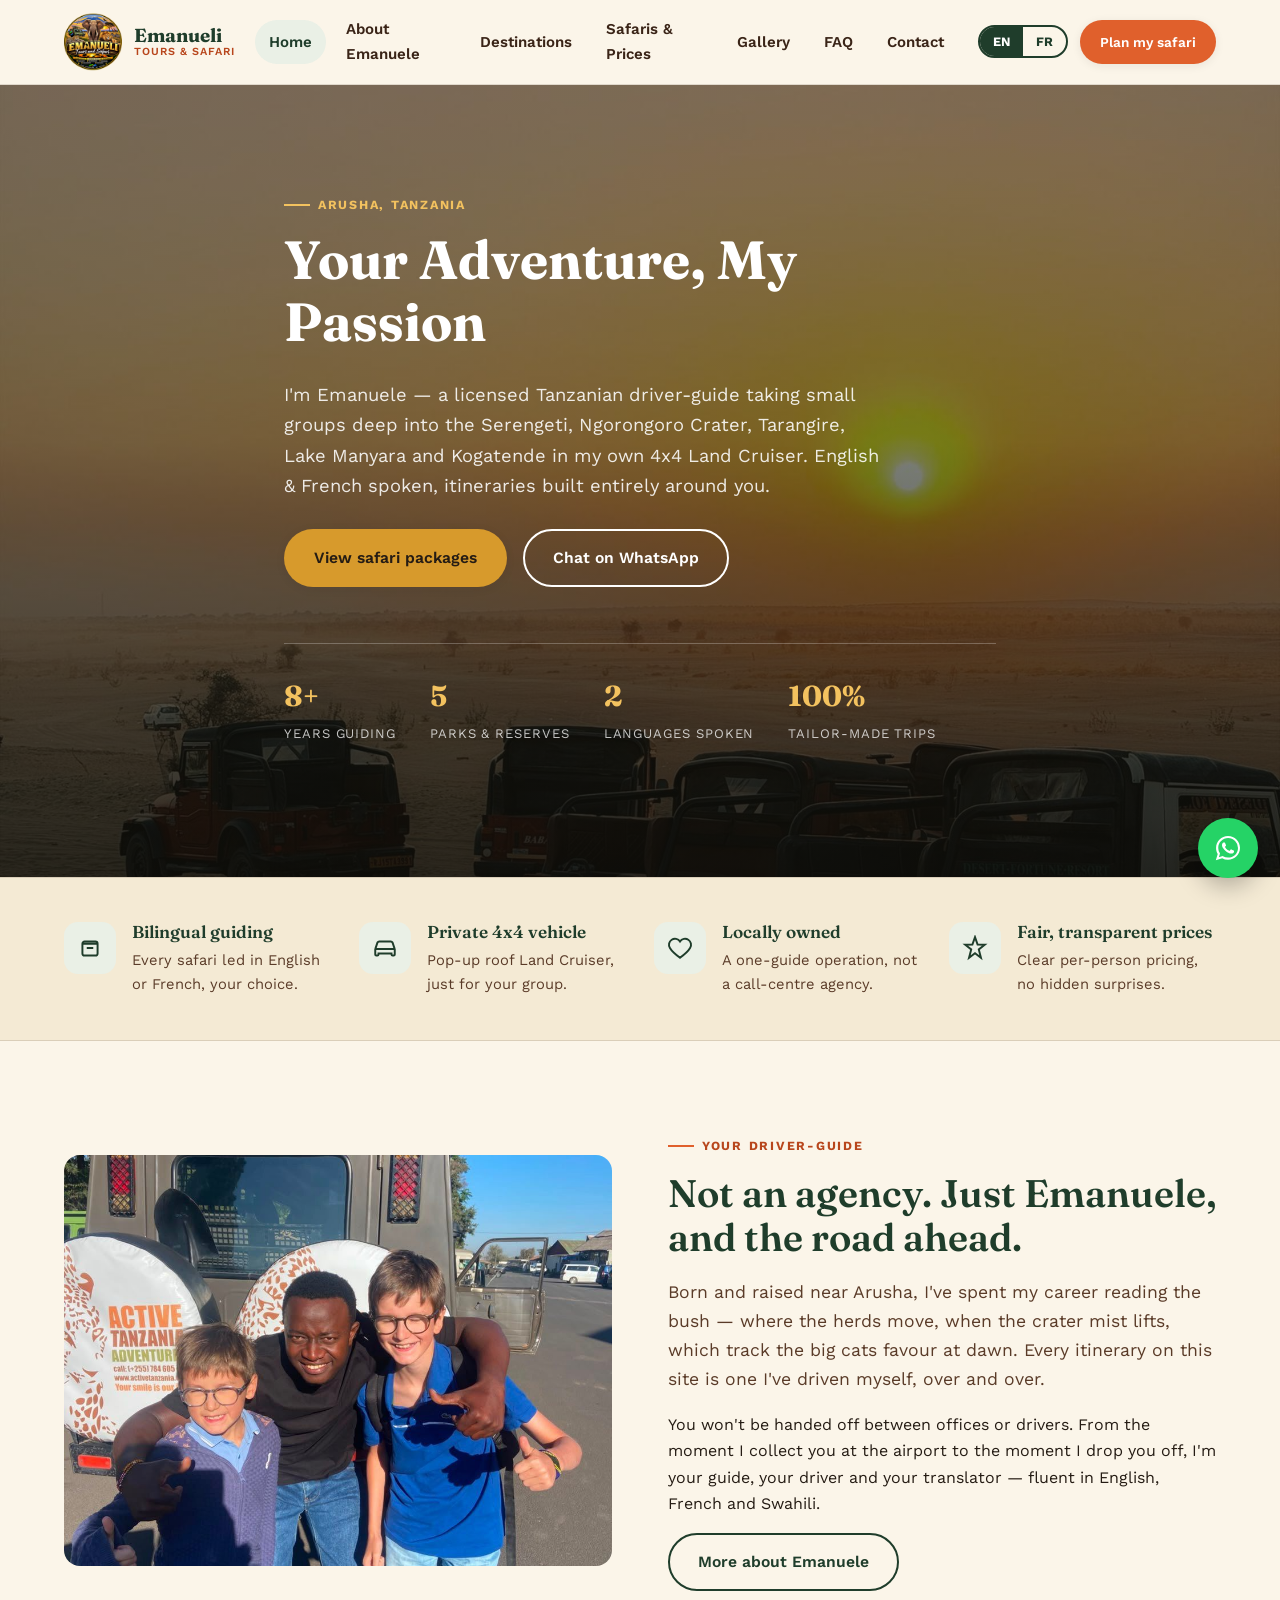
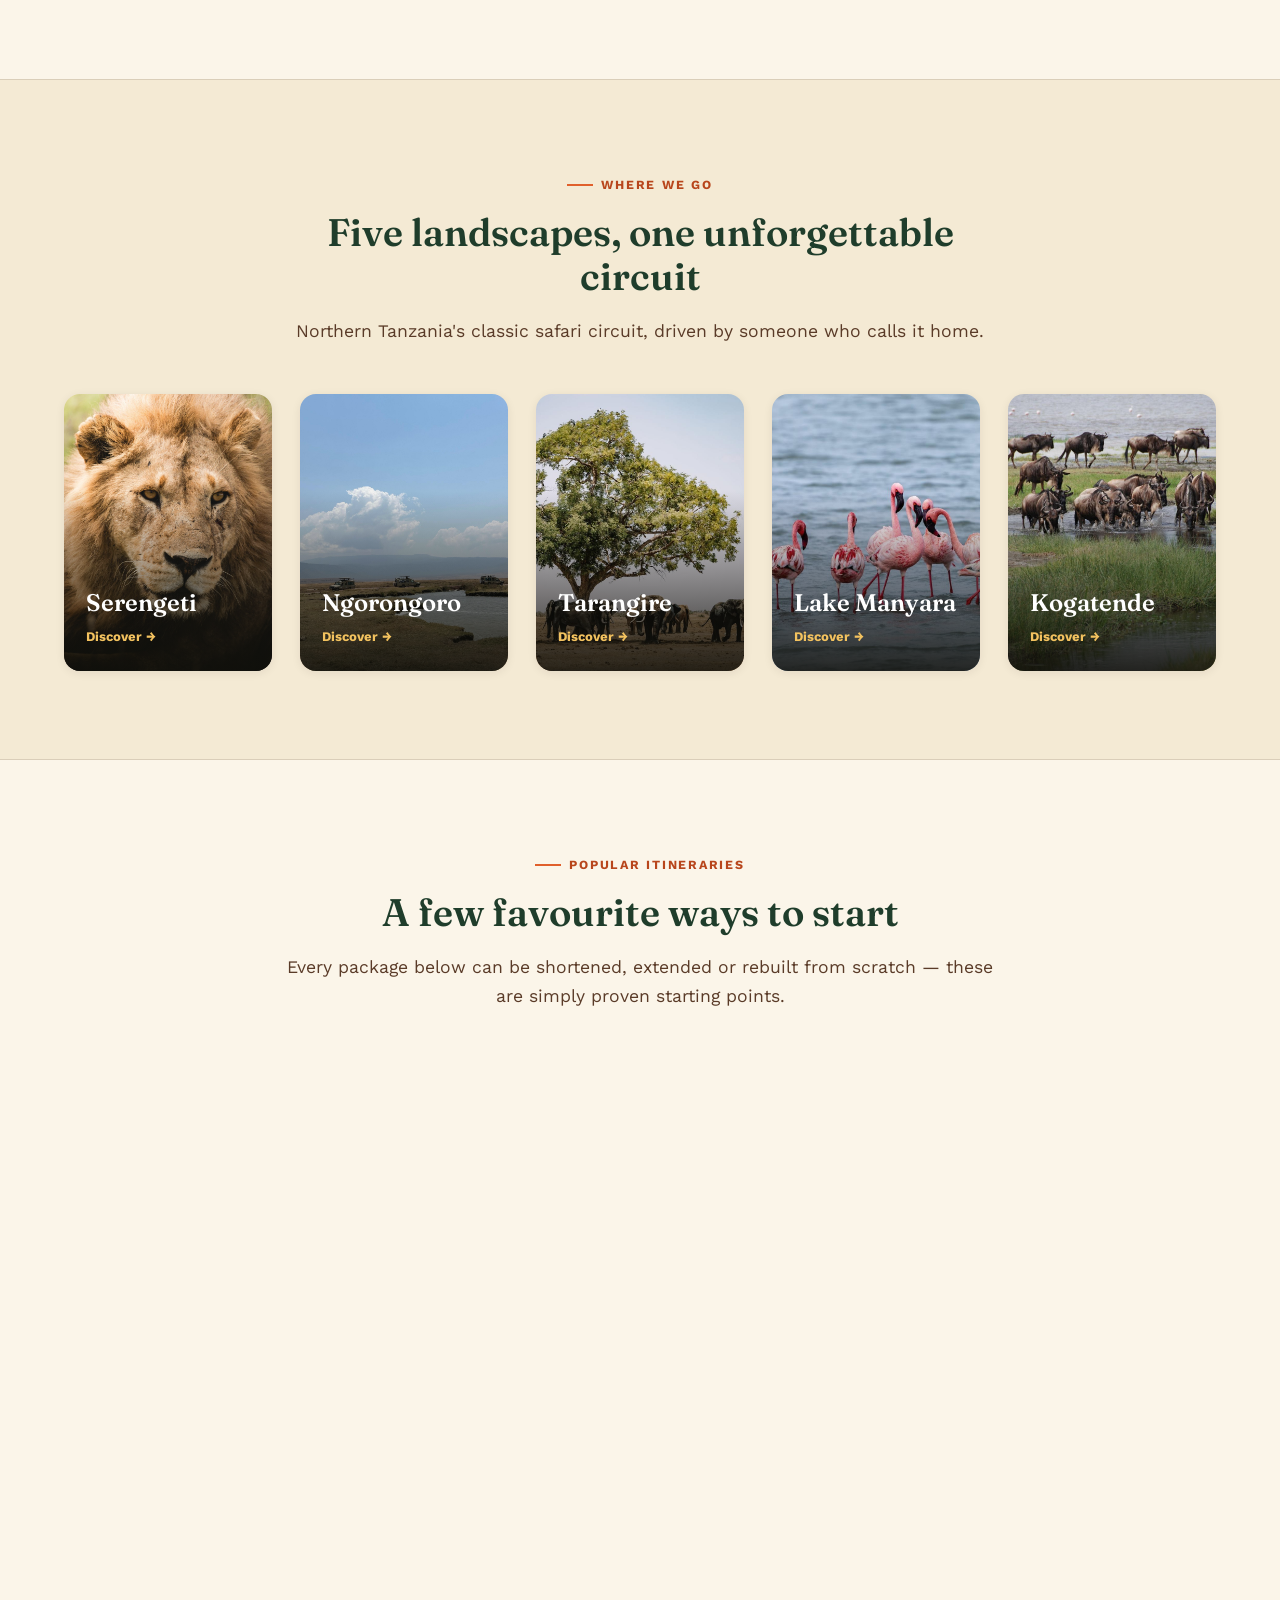
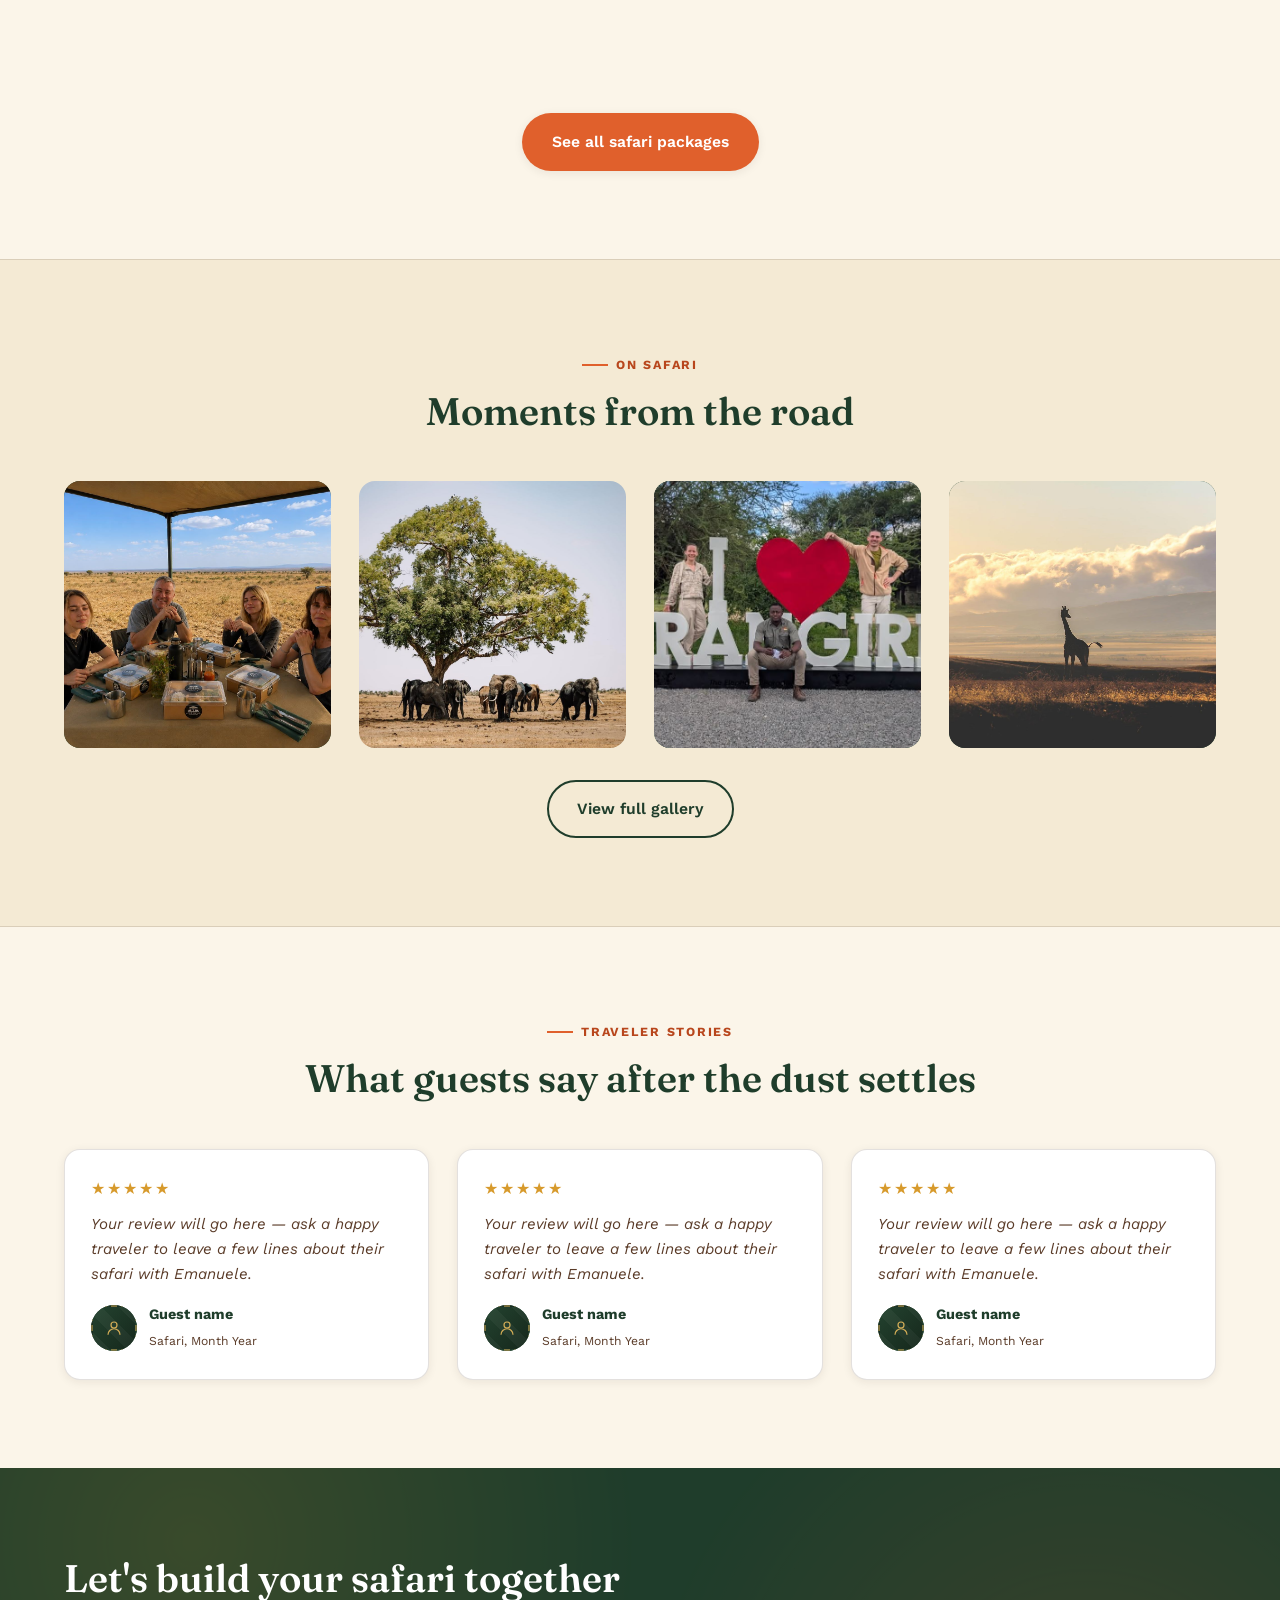
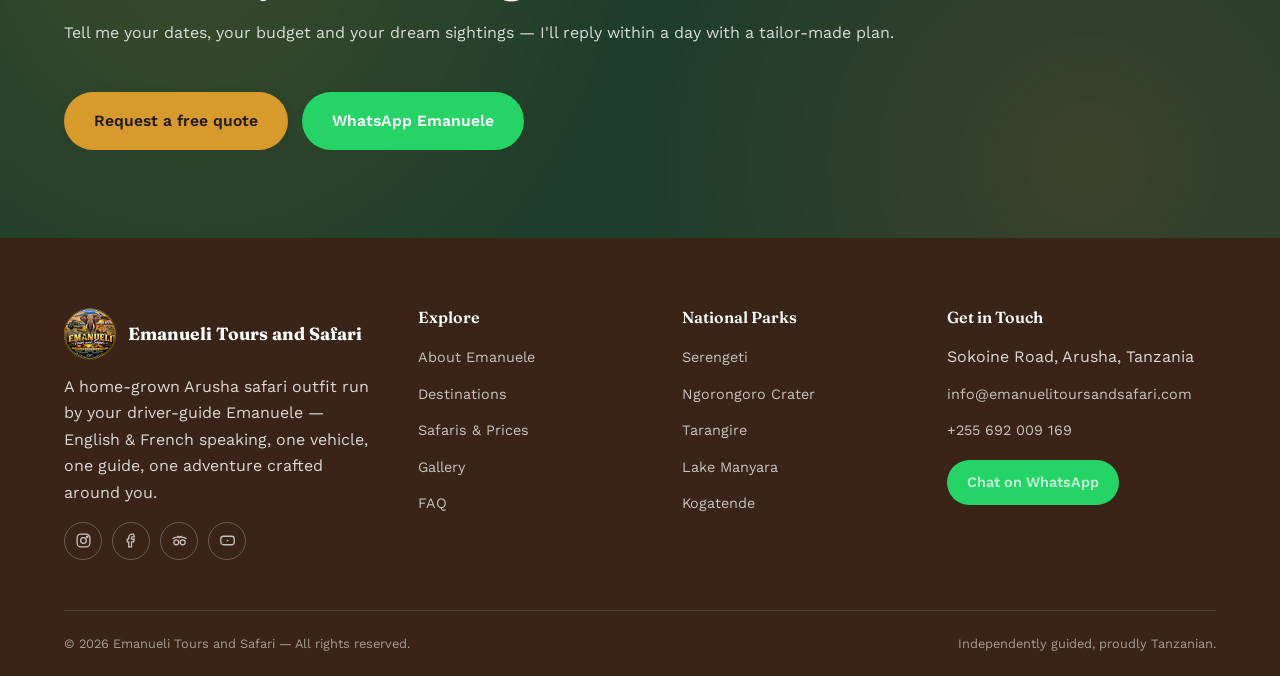
==== index.html @ a0837fa9 "Initial commit: Emanueli Tours and Safari website Bilingual (EN/FR) safari tour website — 8 pages, 7" ====
<!DOCTYPE html>
<html lang="en">
<head>
<meta charset="UTF-8">
<meta name="viewport" content="width=device-width, initial-scale=1.0">
<title>Emanueli Tours and Safari | Tanzania Safari Guide — Serengeti, Ngorongoro &amp; More</title>
<meta name="description" content="Private, English &amp; French-speaking safari guide based in Arusha, Tanzania. Tailor-made 4x4 game drives to the Serengeti, Ngorongoro Crater, Tarangire, Lake Manyara &amp; Kogatende. Plan your adventure with Emanuele.">
<link rel="canonical" href="https://www.emanuelitoursandsafari.com/">
<meta property="og:type" content="website">
<meta property="og:site_name" content="Emanueli Tours and Safari">
<meta property="og:title" content="Emanueli Tours and Safari | Your Adventure, My Passion">
<meta property="og:description" content="Private, bilingual (EN/FR) Tanzania safari guide. Tailor-made game drives to the Serengeti, Ngorongoro, Tarangire, Lake Manyara &amp; Kogatende.">
<meta property="og:image" content="assets/og-image.jpg">
<meta name="twitter:card" content="summary_large_image">
<link rel="icon" type="image/png" sizes="32x32" href="assets/favicon-32.png">
<link rel="icon" type="image/png" sizes="192x192" href="assets/favicon-192.png">
<link rel="apple-touch-icon" href="assets/apple-touch-icon.png">
<link rel="preconnect" href="https://fonts.googleapis.com">
<link rel="preconnect" href="https://fonts.gstatic.com" crossorigin>
<link href="https://fonts.googleapis.com/css2?family=Fraunces:opsz,wght@9..144,400;9..144,500;9..144,600;9..144,700&family=Work+Sans:wght@400;500;600;700&display=swap" rel="stylesheet">
<link rel="stylesheet" href="css/style.css">
</head>
<body data-title-en="Emanueli Tours and Safari | Tanzania Safari Guide" data-title-fr="Emanueli Tours and Safari | Guide de Safari en Tanzanie">

<div id="site-header"></div>

<!-- ============ HERO ============ -->
<section class="hero">
  <div class="hero__bg">
    <div class="photo-slot">
      <img src="assets/images/hero/safari-jeep-sunset.jpg" alt="Safari 4x4 vehicles crossing the Tanzanian savanna at sunset" loading="eager">
      <div class="photo-slot__placeholder">
        <svg viewBox="0 0 24 24" fill="none" stroke="currentColor" stroke-width="1.6"><rect x="3" y="3" width="18" height="18" rx="2"/><circle cx="8.5" cy="8.5" r="1.5"/><path d="M21 15l-5-5L5 21"/></svg>
        <strong>Hero photo / video</strong>
        <span>assets/images/hero/safari-jeep-sunset.jpg</span>
      </div>
    </div>
  </div>
  <div class="hero__scrim"></div>
  <div class="container hero__content">
    <span class="eyebrow" data-i18n="home.hero.eyebrow">Arusha, Tanzania</span>
    <h1 data-i18n="home.hero.title">Your Adventure, My Passion</h1>
    <p class="lede" data-i18n="home.hero.lede">
      I'm Emanuele — a licensed Tanzanian driver-guide taking small groups deep into the Serengeti,
      Ngorongoro Crater, Tarangire, Lake Manyara and Kogatende in my own 4x4 Land Cruiser. English
      &amp; French spoken, itineraries built entirely around you.
    </p>
    <div class="hero__cta">
      <a href="tours.html" class="btn btn-gold" data-i18n="home.hero.ctaPrimary">View safari packages</a>
      <a href="#" class="btn btn-outline on-dark" data-wa data-i18n="home.hero.ctaWhatsapp">Chat on WhatsApp</a>
    </div>
    <div class="hero__stats">
      <div class="hero__stat"><b>8+</b><span data-i18n="home.hero.stat1">Years guiding</span></div>
      <div class="hero__stat"><b>5</b><span data-i18n="home.hero.stat2">Parks &amp; reserves</span></div>
      <div class="hero__stat"><b>2</b><span data-i18n="home.hero.stat3">Languages spoken</span></div>
      <div class="hero__stat"><b>100%</b><span data-i18n="home.hero.stat4">Tailor-made trips</span></div>
    </div>
  </div>
</section>

<!-- ============ TRUST STRIP ============ -->
<section class="stripe" style="padding:44px 0;">
  <div class="container grid grid-4">
    <div class="feature reveal">
      <div class="feature__icon"><svg viewBox="0 0 24 24" fill="none" stroke="currentColor" stroke-width="1.8"><path d="M5 8h14M5 8a2 2 0 0 1 2-2h10a2 2 0 0 1 2 2M5 8v9a2 2 0 0 0 2 2h10a2 2 0 0 0 2-2V8M9 12h6"/></svg></div>
      <div><h3 data-i18n="home.trust.t1">Bilingual guiding</h3><p data-i18n="home.trust.d1">Every safari led in English or French, your choice.</p></div>
    </div>
    <div class="feature reveal">
      <div class="feature__icon"><svg viewBox="0 0 24 24" fill="none" stroke="currentColor" stroke-width="1.8"><path d="M3 13l2-6a2 2 0 0 1 2-1h10a2 2 0 0 1 2 1l2 6M3 13v5a1 1 0 0 0 1 1h1a1 1 0 0 0 1-1v-1h12v1a1 1 0 0 0 1 1h1a1 1 0 0 0 1-1v-5M3 13h18M6.5 16.5h.01M17.5 16.5h.01"/></svg></div>
      <div><h3 data-i18n="home.trust.t2">Private 4x4 vehicle</h3><p data-i18n="home.trust.d2">Pop-up roof Land Cruiser, just for your group.</p></div>
    </div>
    <div class="feature reveal">
      <div class="feature__icon"><svg viewBox="0 0 24 24" fill="none" stroke="currentColor" stroke-width="1.8"><path d="M12 21s-7-5.1-9.3-9A5.5 5.5 0 0 1 12 6a5.5 5.5 0 0 1 9.3 6c-2.3 3.9-9.3 9-9.3 9z"/></svg></div>
      <div><h3 data-i18n="home.trust.t3">Locally owned</h3><p data-i18n="home.trust.d3">A one-guide operation, not a call-centre agency.</p></div>
    </div>
    <div class="feature reveal">
      <div class="feature__icon"><svg viewBox="0 0 24 24" fill="none" stroke="currentColor" stroke-width="1.8"><path d="M12 2l2.4 6.9L21 9l-5.5 4.3L17.5 21 12 16.9 6.5 21l2-7.7L3 9l6.6-.1z"/></svg></div>
      <div><h3 data-i18n="home.trust.t4">Fair, transparent prices</h3><p data-i18n="home.trust.d4">Clear per-person pricing, no hidden surprises.</p></div>
    </div>
  </div>
</section>

<!-- ============ MEET YOUR GUIDE ============ -->
<section>
  <div class="container grid grid-2" style="align-items:center; gap:56px;">
    <div class="reveal">
      <div class="photo-slot photo-slot--ratio-4-3">
        <img src="assets/images/clients/kids-with-guide-vehicle.jpg" alt="Emanuele with young travelers in front of the safari Land Cruiser">
        <div class="photo-slot__placeholder">
          <svg viewBox="0 0 24 24" fill="none" stroke="currentColor" stroke-width="1.6"><circle cx="12" cy="8" r="4"/><path d="M4 21c0-4.4 3.6-8 8-8s8 3.6 8 8"/></svg>
          <strong>Emanuele portrait</strong>
          <span>assets/images/clients/kids-with-guide-vehicle.jpg</span>
        </div>
      </div>
    </div>
    <div class="reveal">
      <span class="eyebrow" data-i18n="home.guide.eyebrow">Your driver-guide</span>
      <h2 data-i18n="home.guide.title">Not an agency. Just Emanuele, and the road ahead.</h2>
      <p class="lede" data-i18n="home.guide.p1">
        Born and raised near Arusha, I've spent my career reading the bush — where the herds move,
        when the crater mist lifts, which track the big cats favour at dawn. Every itinerary on this
        site is one I've driven myself, over and over.
      </p>
      <p data-i18n="home.guide.p2">
        You won't be handed off between offices or drivers. From the moment I collect you at the
        airport to the moment I drop you off, I'm your guide, your driver and your translator —
        fluent in English, French and Swahili.
      </p>
      <a href="about.html" class="btn btn-outline" data-i18n="home.guide.cta">More about Emanuele</a>
    </div>
  </div>
</section>

<!-- ============ DESTINATIONS ============ -->
<section class="stripe">
  <div class="container">
    <div class="section-head center reveal">
      <span class="eyebrow" data-i18n="home.dest.eyebrow">Where we go</span>
      <h2 data-i18n="home.dest.title">Five landscapes, one unforgettable circuit</h2>
      <p class="lede" data-i18n="home.dest.lede">Northern Tanzania's classic safari circuit, driven by someone who calls it home.</p>
    </div>
    <div class="grid grid-5">
      <a href="destinations.html#serengeti" class="dest-card reveal">
        <div class="photo-slot photo-slot--ratio-3-4"><img src="assets/images/wildlife/lion-serengeti.jpg" alt="Lion resting in the Serengeti savanna"><div class="photo-slot__placeholder"><svg viewBox="0 0 24 24" fill="none" stroke="currentColor" stroke-width="1.6"><rect x="3" y="3" width="18" height="18" rx="2"/><circle cx="8.5" cy="8.5" r="1.5"/><path d="M21 15l-5-5L5 21"/></svg><strong>Serengeti</strong></div></div>
        <div class="dest-card__scrim"></div>
        <div class="dest-card__body"><h3 data-i18n="parks.serengeti">Serengeti</h3><span class="dest-card__link" data-i18n="home.dest.link">Discover →</span></div>
      </a>
      <a href="destinations.html#ngorongoro" class="dest-card reveal">
        <div class="photo-slot photo-slot--ratio-3-4"><img src="assets/images/destinations/ngorongoro-crater-jeeps.jpg" alt="Safari jeeps inside the Ngorongoro Crater"><div class="photo-slot__placeholder"><svg viewBox="0 0 24 24" fill="none" stroke="currentColor" stroke-width="1.6"><rect x="3" y="3" width="18" height="18" rx="2"/><circle cx="8.5" cy="8.5" r="1.5"/><path d="M21 15l-5-5L5 21"/></svg><strong>Ngorongoro</strong></div></div>
        <div class="dest-card__scrim"></div>
        <div class="dest-card__body"><h3 data-i18n="parks.ngorongoro">Ngorongoro</h3><span class="dest-card__link" data-i18n="home.dest.link">Discover →</span></div>
      </a>
      <a href="destinations.html#tarangire" class="dest-card reveal">
        <div class="photo-slot photo-slot--ratio-3-4"><img src="assets/images/wildlife/elephants-tarangire.jpg" alt="Elephant herd in Tarangire National Park"><div class="photo-slot__placeholder"><svg viewBox="0 0 24 24" fill="none" stroke="currentColor" stroke-width="1.6"><rect x="3" y="3" width="18" height="18" rx="2"/><circle cx="8.5" cy="8.5" r="1.5"/><path d="M21 15l-5-5L5 21"/></svg><strong>Tarangire</strong></div></div>
        <div class="dest-card__scrim"></div>
        <div class="dest-card__body"><h3 data-i18n="parks.tarangire">Tarangire</h3><span class="dest-card__link" data-i18n="home.dest.link">Discover →</span></div>
      </a>
      <a href="destinations.html#manyara" class="dest-card reveal">
        <div class="photo-slot photo-slot--ratio-3-4"><img src="assets/images/wildlife/flamingos-lake-manyara.jpg" alt="Flamingos on Lake Manyara"><div class="photo-slot__placeholder"><svg viewBox="0 0 24 24" fill="none" stroke="currentColor" stroke-width="1.6"><rect x="3" y="3" width="18" height="18" rx="2"/><circle cx="8.5" cy="8.5" r="1.5"/><path d="M21 15l-5-5L5 21"/></svg><strong>Lake Manyara</strong></div></div>
        <div class="dest-card__scrim"></div>
        <div class="dest-card__body"><h3 data-i18n="parks.manyara">Lake Manyara</h3><span class="dest-card__link" data-i18n="home.dest.link">Discover →</span></div>
      </a>
      <a href="destinations.html#kogatende" class="dest-card reveal">
        <div class="photo-slot photo-slot--ratio-3-4"><img src="assets/images/wildlife/wildebeest-river-crossing.jpg" alt="Wildebeest crossing the Mara River near Kogatende"><div class="photo-slot__placeholder"><svg viewBox="0 0 24 24" fill="none" stroke="currentColor" stroke-width="1.6"><rect x="3" y="3" width="18" height="18" rx="2"/><circle cx="8.5" cy="8.5" r="1.5"/><path d="M21 15l-5-5L5 21"/></svg><strong>Kogatende</strong></div></div>
        <div class="dest-card__scrim"></div>
        <div class="dest-card__body"><h3 data-i18n="parks.kogatende">Kogatende</h3><span class="dest-card__link" data-i18n="home.dest.link">Discover →</span></div>
      </a>
    </div>
  </div>
</section>

<!-- ============ FEATURED SAFARIS ============ -->
<section>
  <div class="container">
    <div class="section-head center reveal">
      <span class="eyebrow" data-i18n="home.tours.eyebrow">Popular itineraries</span>
      <h2 data-i18n="home.tours.title">A few favourite ways to start</h2>
      <p class="lede" data-i18n="home.tours.lede">Every package below can be shortened, extended or rebuilt from scratch — these are simply proven starting points.</p>
    </div>
    <div class="grid grid-3">
      <div class="card reveal">
        <div class="photo-slot photo-slot--ratio-4-3"><img src="assets/images/destinations/ngorongoro-grassland.jpg" alt="Zebras and antelope grazing near the Ngorongoro highlands"><div class="photo-slot__placeholder"><svg viewBox="0 0 24 24" fill="none" stroke="currentColor" stroke-width="1.6"><rect x="3" y="3" width="18" height="18" rx="2"/><circle cx="8.5" cy="8.5" r="1.5"/><path d="M21 15l-5-5L5 21"/></svg><strong>Ngorongoro Discovery</strong></div></div>
        <div class="card__body">
          <span class="card__tag" data-i18n="home.tours.card1.tag">3 Days</span>
          <h3 data-i18n="home.tours.card1.title">Ngorongoro Crater Discovery</h3>
          <p data-i18n="home.tours.card1.desc">Lake Manyara's tree-climbing lions and a full descent into the world's largest intact caldera.</p>
          <div class="card__price">
            <div><small data-i18n="tours.from">From</small><br><b>$750</b></div>
            <a href="tours.html#ngorongoro-discovery" class="btn btn-outline btn-sm" data-i18n="home.tours.viewBtn">Details</a>
          </div>
        </div>
      </div>
      <div class="card reveal">
        <div class="photo-slot photo-slot--ratio-4-3"><img src="assets/images/wildlife/lion-serengeti.jpg" alt="Lion in the Serengeti"><div class="photo-slot__placeholder"><svg viewBox="0 0 24 24" fill="none" stroke="currentColor" stroke-width="1.6"><rect x="3" y="3" width="18" height="18" rx="2"/><circle cx="8.5" cy="8.5" r="1.5"/><path d="M21 15l-5-5L5 21"/></svg><strong>Northern Signature Safari</strong></div></div>
        <div class="card__body">
          <span class="card__tag" data-i18n="home.tours.card2.tag">6 Days · Best seller</span>
          <h3 data-i18n="home.tours.card2.title">Northern Tanzania Signature Safari</h3>
          <p data-i18n="home.tours.card2.desc">Tarangire, Serengeti, Ngorongoro and Lake Manyara — the complete classic circuit.</p>
          <div class="card__price">
            <div><small data-i18n="tours.from">From</small><br><b>$1,480</b></div>
            <a href="tours.html#signature-safari" class="btn btn-outline btn-sm" data-i18n="home.tours.viewBtn">Details</a>
          </div>
        </div>
      </div>
      <div class="card reveal">
        <div class="photo-slot photo-slot--ratio-4-3"><img src="assets/images/wildlife/wildebeest-river-crossing.jpg" alt="Wildebeest migration river crossing at Kogatende"><div class="photo-slot__placeholder"><svg viewBox="0 0 24 24" fill="none" stroke="currentColor" stroke-width="1.6"><rect x="3" y="3" width="18" height="18" rx="2"/><circle cx="8.5" cy="8.5" r="1.5"/><path d="M21 15l-5-5L5 21"/></svg><strong>Kogatende Migration Safari</strong></div></div>
        <div class="card__body">
          <span class="card__tag" data-i18n="home.tours.card3.tag">5 Days · Seasonal</span>
          <h3 data-i18n="home.tours.card3.title">Kogatende &amp; Great Migration Safari</h3>
          <p data-i18n="home.tours.card3.desc">Chase the Mara River crossings in Northern Serengeti, June to October.</p>
          <div class="card__price">
            <div><small data-i18n="tours.from">From</small><br><b>$1,700</b></div>
            <a href="tours.html#kogatende-migration" class="btn btn-outline btn-sm" data-i18n="home.tours.viewBtn">Details</a>
          </div>
        </div>
      </div>
    </div>
    <div class="text-center" style="margin-top:36px;">
      <a href="tours.html" class="btn btn-primary" data-i18n="home.tours.allBtn">See all safari packages</a>
    </div>
  </div>
</section>

<!-- ============ GALLERY PREVIEW ============ -->
<section class="stripe">
  <div class="container">
    <div class="section-head center reveal">
      <span class="eyebrow" data-i18n="home.gallery.eyebrow">On safari</span>
      <h2 data-i18n="home.gallery.title">Moments from the road</h2>
    </div>
    <div class="grid grid-4">
      <div class="photo-slot photo-slot--ratio-1-1 reveal" data-lightbox><img src="assets/images/clients/family-serengeti-picnic.jpg" alt="Family enjoying a bush lunch on the Serengeti plains"><div class="photo-slot__placeholder"><svg viewBox="0 0 24 24" fill="none" stroke="currentColor" stroke-width="1.6"><rect x="3" y="3" width="18" height="18" rx="2"/><circle cx="8.5" cy="8.5" r="1.5"/><path d="M21 15l-5-5L5 21"/></svg><strong>Client photo</strong></div></div>
      <div class="photo-slot photo-slot--ratio-1-1 reveal" data-lightbox><img src="assets/images/wildlife/elephants-tarangire.jpg" alt="Elephants in Tarangire"><div class="photo-slot__placeholder"><svg viewBox="0 0 24 24" fill="none" stroke="currentColor" stroke-width="1.6"><rect x="3" y="3" width="18" height="18" rx="2"/><circle cx="8.5" cy="8.5" r="1.5"/><path d="M21 15l-5-5L5 21"/></svg><strong>Wildlife</strong></div></div>
      <div class="photo-slot photo-slot--ratio-1-1 reveal" data-lightbox><img src="assets/images/clients/couple-tarangire-sign.jpg" alt="Travelers with Emanuele at the Tarangire park entrance"><div class="photo-slot__placeholder"><svg viewBox="0 0 24 24" fill="none" stroke="currentColor" stroke-width="1.6"><rect x="3" y="3" width="18" height="18" rx="2"/><circle cx="8.5" cy="8.5" r="1.5"/><path d="M21 15l-5-5L5 21"/></svg><strong>Client photo</strong></div></div>
      <div class="photo-slot photo-slot--ratio-1-1 reveal" data-lightbox><img src="assets/images/wildlife/giraffe-savanna-sunset.jpg" alt="Giraffe silhouette at sunset"><div class="photo-slot__placeholder"><svg viewBox="0 0 24 24" fill="none" stroke="currentColor" stroke-width="1.6"><rect x="3" y="3" width="18" height="18" rx="2"/><circle cx="8.5" cy="8.5" r="1.5"/><path d="M21 15l-5-5L5 21"/></svg><strong>Wildlife</strong></div></div>
    </div>
    <div class="text-center" style="margin-top:32px;">
      <a href="gallery.html" class="btn btn-outline" data-i18n="home.gallery.allBtn">View full gallery</a>
    </div>
  </div>
</section>

<!-- ============ TESTIMONIALS ============ -->
<section>
  <div class="container">
    <div class="section-head center reveal">
      <span class="eyebrow" data-i18n="home.testi.eyebrow">Traveler stories</span>
      <h2 data-i18n="home.testi.title">What guests say after the dust settles</h2>
    </div>
    <div class="grid grid-3">
      <div class="testi-card reveal">
        <div class="testi-card__stars">★★★★★</div>
        <p class="testi-card__quote" data-i18n="home.testi.slot">Your review will go here — ask a happy traveler to leave a few lines about their safari with Emanuele.</p>
        <div class="testi-card__who">
          <div class="photo-slot is-placeholder" style="border-radius:50%;"><div class="photo-slot__placeholder" style="padding:4px;"><svg viewBox="0 0 24 24" fill="none" stroke="currentColor" stroke-width="1.6" style="width:18px;height:18px;"><circle cx="12" cy="8" r="4"/><path d="M4 21c0-4.4 3.6-8 8-8s8 3.6 8 8"/></svg></div></div>
          <div><b data-i18n="home.testi.name">Guest name</b><span data-i18n="home.testi.trip">Safari, Month Year</span></div>
        </div>
      </div>
      <div class="testi-card reveal">
        <div class="testi-card__stars">★★★★★</div>
        <p class="testi-card__quote" data-i18n="home.testi.slot">Your review will go here — ask a happy traveler to leave a few lines about their safari with Emanuele.</p>
        <div class="testi-card__who">
          <div class="photo-slot is-placeholder" style="border-radius:50%;"><div class="photo-slot__placeholder" style="padding:4px;"><svg viewBox="0 0 24 24" fill="none" stroke="currentColor" stroke-width="1.6" style="width:18px;height:18px;"><circle cx="12" cy="8" r="4"/><path d="M4 21c0-4.4 3.6-8 8-8s8 3.6 8 8"/></svg></div></div>
          <div><b data-i18n="home.testi.name">Guest name</b><span data-i18n="home.testi.trip">Safari, Month Year</span></div>
        </div>
      </div>
      <div class="testi-card reveal">
        <div class="testi-card__stars">★★★★★</div>
        <p class="testi-card__quote" data-i18n="home.testi.slot">Your review will go here — ask a happy traveler to leave a few lines about their safari with Emanuele.</p>
        <div class="testi-card__who">
          <div class="photo-slot is-placeholder" style="border-radius:50%;"><div class="photo-slot__placeholder" style="padding:4px;"><svg viewBox="0 0 24 24" fill="none" stroke="currentColor" stroke-width="1.6" style="width:18px;height:18px;"><circle cx="12" cy="8" r="4"/><path d="M4 21c0-4.4 3.6-8 8-8s8 3.6 8 8"/></svg></div></div>
          <div><b data-i18n="home.testi.name">Guest name</b><span data-i18n="home.testi.trip">Safari, Month Year</span></div>
        </div>
      </div>
    </div>
  </div>
</section>

<!-- ============ CTA BAND ============ -->
<section class="band">
  <div class="container cta-row">
    <div>
      <h2 data-i18n="home.cta.title">Let's build your safari together</h2>
      <p data-i18n="home.cta.desc">Tell me your dates, your budget and your dream sightings — I'll reply within a day with a tailor-made plan.</p>
    </div>
    <div class="cta-row__actions">
      <a href="contact.html" class="btn btn-gold" data-i18n="home.cta.btn1">Request a free quote</a>
      <a href="#" class="btn btn-whatsapp" data-wa data-i18n="home.cta.btn2">WhatsApp Emanuele</a>
    </div>
  </div>
</section>

<div id="site-footer"></div>

<script src="js/config.js"></script>
<script src="js/fr-dict.js"></script>
<script src="js/i18n.js"></script>
<script src="js/main.js"></script>
<script src="js/partials.js"></script>
</body>
</html>
---- css/style.css ----
/* ==========================================================================
   Emanueli Tours and Safari — Design System
   Palette drawn from the brand logo: savanna gold, sunset orange, deep
   safari green, warm cream and espresso brown.
   ========================================================================== */

:root{
  --color-gold: #d79a2c;
  --color-gold-light: #f3c25f;
  --color-gold-dark: #a9740f;
  --color-sunset: #e0602c;
  --color-sunset-dark: #b8461c;
  --color-green: #1f3d2b;
  --color-green-light: #2f5a3f;
  --color-green-pale: #eaf0e6;
  --color-brown: #3a2417;
  --color-brown-light: #5a3b28;
  --color-cream: #fbf5e9;
  --color-cream-2: #f4ead4;
  --color-ink: #251c14;
  --color-white: #ffffff;
  --color-line: rgba(58,36,23,.14);

  --font-display: "Fraunces", "Georgia", serif;
  --font-body: "Work Sans", "Segoe UI", sans-serif;

  --radius-sm: 8px;
  --radius-md: 16px;
  --radius-lg: 28px;
  --shadow-sm: 0 2px 10px rgba(37,28,20,.08);
  --shadow-md: 0 12px 32px rgba(37,28,20,.14);
  --shadow-lg: 0 24px 60px rgba(37,28,20,.22);

  --container: 1200px;
  --header-h: 84px;
}

*, *::before, *::after{ box-sizing: border-box; }
html{ scroll-behavior: smooth; scroll-padding-top: 100px; }
body{
  margin:0;
  font-family: var(--font-body);
  color: var(--color-ink);
  background: var(--color-cream);
  line-height: 1.65;
  -webkit-font-smoothing: antialiased;
  overflow-x: hidden;
}
img{ max-width:100%; display:block; }
a{ color: inherit; text-decoration:none; }
ul{ margin:0; padding:0; list-style:none; }
h1,h2,h3,h4{
  font-family: var(--font-display);
  color: var(--color-green);
  line-height: 1.15;
  margin: 0 0 .5em;
  font-weight: 600;
}
h1{ font-size: clamp(2.2rem, 4.2vw, 3.6rem); font-weight:700; }
h2{ font-size: clamp(1.7rem, 3vw, 2.5rem); }
h3{ font-size: clamp(1.2rem, 2vw, 1.5rem); }
p{ margin: 0 0 1em; }
.container{ max-width: var(--container); margin: 0 auto; padding: 0 24px; }
section{ padding: 88px 0; position: relative; }
@media (max-width: 720px){ section{ padding: 56px 0; } }

.eyebrow{
  display:inline-flex; align-items:center; gap:8px;
  font-family: var(--font-body); font-weight:700; letter-spacing:.14em;
  text-transform: uppercase; font-size:.78rem; color: var(--color-sunset-dark);
  margin-bottom: 14px;
}
.eyebrow::before{ content:""; width:26px; height:2px; background: var(--color-sunset); display:inline-block; }
.section-head{ max-width: 720px; margin-bottom: 48px; }
.section-head.center{ margin-left:auto; margin-right:auto; text-align:center; }
.lede{ font-size:1.1rem; color: var(--color-brown-light); }

/* Buttons */
.btn{
  display:inline-flex; align-items:center; justify-content:center; gap:10px;
  padding: 14px 28px; border-radius: 999px; font-weight:600; font-size:.98rem;
  border: 2px solid transparent; cursor:pointer; transition: all .22s ease;
  white-space: nowrap;
}
.btn-primary{ background: var(--color-sunset); color:#fff; box-shadow: var(--shadow-sm); }
.btn-primary:hover{ background: var(--color-sunset-dark); transform: translateY(-2px); box-shadow: var(--shadow-md); }
.btn-gold{ background: var(--color-gold); color: var(--color-ink); box-shadow: var(--shadow-sm); }
.btn-gold:hover{ background: var(--color-gold-dark); color:#fff; transform: translateY(-2px); }
.btn-outline{ border-color: currentColor; color: var(--color-green); background: transparent; }
.btn-outline:hover{ background: var(--color-green); color:#fff; border-color: var(--color-green); }
.btn-outline.on-dark{ color:#fff; }
.btn-outline.on-dark:hover{ background:#fff; color: var(--color-green); }
.btn-whatsapp{ background:#25D366; color:#fff; }
.btn-whatsapp:hover{ background:#1ea952; transform: translateY(-2px); }
.btn-sm{ padding: 9px 18px; font-size:.85rem; }
.btn-block{ width:100%; }

/* ============================= HEADER ============================= */
#site-header{ position: sticky; top:0; z-index: 1000; }
.header{
  background: rgba(251,245,233,.94); backdrop-filter: blur(8px);
  border-bottom: 1px solid var(--color-line);
  transition: box-shadow .2s ease;
}
.header.is-scrolled{ box-shadow: 0 4px 20px rgba(37,28,20,.1); }
.header__bar{
  display:flex; align-items:center; justify-content:space-between;
  height: var(--header-h); gap: 20px;
}
.brand{ display:flex; align-items:center; gap:12px; flex-shrink:0; }
.brand img{ height: 58px; width:58px; object-fit:contain; }
.brand__text{ display:flex; flex-direction:column; line-height:1.1; }
.brand__name{ font-family: var(--font-display); font-weight:700; font-size:1.18rem; color: var(--color-green); }
.brand__tag{ font-size:.68rem; letter-spacing:.09em; text-transform:uppercase; color: var(--color-sunset-dark); font-weight:600; }

.nav{ display:flex; align-items:center; gap: 6px; }
.nav a{
  padding: 10px 14px; font-weight:600; font-size:.94rem; color: var(--color-brown);
  border-radius: 999px; transition: all .18s ease; position:relative;
}
.nav a:hover, .nav a.active{ color: var(--color-green); background: var(--color-green-pale); }

.header__actions{ display:flex; align-items:center; gap:12px; }
.lang-switch{ display:flex; border:2px solid var(--color-green); border-radius:999px; overflow:hidden; }
.lang-switch button{
  border:0; background:transparent; padding:7px 13px; font-weight:700; font-size:.8rem;
  cursor:pointer; color: var(--color-green); font-family: var(--font-body);
}
.lang-switch button.active{ background: var(--color-green); color:#fff; }

.nav-toggle{
  display:none; flex-direction:column; gap:5px; background:none; border:0; cursor:pointer; padding:8px;
}
.nav-toggle span{ width:26px; height:2px; background: var(--color-green); border-radius:2px; transition: all .25s ease; }

@media (max-width: 980px){
  .nav{
    position: fixed; inset: var(--header-h) 0 0 0; background: var(--color-cream);
    flex-direction: column; align-items:stretch; padding: 20px; gap:4px;
    transform: translateX(100%); transition: transform .3s ease; overflow-y:auto;
  }
  .nav.is-open{ transform: translateX(0); }
  .nav a{ padding: 16px 12px; font-size:1.05rem; border-bottom:1px solid var(--color-line); border-radius:0; }
  .nav-toggle{ display:flex; }
  .header__actions .lang-switch{ order:2; }
}
.nav-toggle.is-active span:nth-child(1){ transform: translateY(7px) rotate(45deg); }
.nav-toggle.is-active span:nth-child(2){ opacity:0; }
.nav-toggle.is-active span:nth-child(3){ transform: translateY(-7px) rotate(-45deg); }

/* ============================= HERO ============================= */
.hero{
  position: relative; min-height: 88vh; display:flex; align-items:center;
  color:#fff; overflow:hidden; padding-top: 60px;
}
.hero__bg{ position:absolute; inset:0; z-index:0; }
.hero__bg .photo-slot{ position:absolute; inset:0; width:100%; height:100%; border-radius:0; border:0; }
.hero__scrim{
  position:absolute; inset:0; z-index:1;
  background: linear-gradient(180deg, rgba(31,20,12,.55) 0%, rgba(20,26,17,.55) 45%, rgba(15,15,10,.85) 100%);
}
.hero__content{ position:relative; z-index:2; max-width: 760px; }
.hero .eyebrow{ color: var(--color-gold-light); }
.hero .eyebrow::before{ background: var(--color-gold-light); }
.hero h1{ color:#fff; }
.hero p.lede{ color: rgba(255,255,255,.88); font-size:1.15rem; max-width:600px; }
.hero__cta{ display:flex; flex-wrap:wrap; gap:16px; margin-top:28px; }
.hero__stats{
  position:relative; z-index:2; display:flex; flex-wrap:wrap; gap: 34px;
  margin-top: 56px; padding-top: 28px; border-top: 1px solid rgba(255,255,255,.25);
}
.hero__stat b{ display:block; font-family: var(--font-display); font-size:1.8rem; color: var(--color-gold-light); }
.hero__stat span{ font-size:.82rem; text-transform:uppercase; letter-spacing:.07em; color: rgba(255,255,255,.75); }

/* ============================= PAGE HERO (inner pages) ============================= */
.page-hero{
  position:relative; padding: 150px 0 90px; color:#fff; overflow:hidden;
}
.page-hero__bg{ position:absolute; inset:0; z-index:0; }
.page-hero__bg .photo-slot{ position:absolute; inset:0; border-radius:0; border:0; }
.page-hero__scrim{ position:absolute; inset:0; z-index:1; background: linear-gradient(180deg, rgba(20,26,17,.72), rgba(20,26,17,.55)); }
.page-hero__content{ position:relative; z-index:2; max-width:760px; }
.page-hero h1{ color:#fff; margin-bottom:14px; }
.page-hero p{ color: rgba(255,255,255,.85); font-size:1.08rem; max-width:620px; }
.breadcrumbs{ position:relative; z-index:2; display:flex; gap:8px; font-size:.85rem; margin-bottom:18px; color: rgba(255,255,255,.7); }
.breadcrumbs a{ color: var(--color-gold-light); font-weight:600; }

/* ============================= PHOTO SLOT (placeholder system) ============================= */
.photo-slot{
  position:relative; overflow:hidden; background: linear-gradient(135deg, var(--color-green) 0%, var(--color-green-light) 100%);
  border-radius: var(--radius-md);
}
.photo-slot img{ width:100%; height:100%; object-fit:cover; display:block; }
.photo-slot__placeholder{
  position:absolute; inset:0; display:flex; flex-direction:column; align-items:center; justify-content:center;
  gap:10px; text-align:center; padding: 18px;
  background:
    repeating-linear-gradient(45deg, rgba(255,255,255,.04) 0 12px, transparent 12px 24px),
    linear-gradient(135deg, #23422f 0%, #16281c 100%);
  border: 2px dashed rgba(243,194,95,.45);
  color: rgba(255,255,255,.85);
}
.photo-slot__placeholder svg{ width:34px; height:34px; opacity:.85; color: var(--color-gold-light); }
.photo-slot__placeholder strong{ font-size:.82rem; letter-spacing:.02em; color:#fff; }
.photo-slot__placeholder span{ font-size:.72rem; opacity:.65; font-family: monospace; word-break: break-all; }
.photo-slot img{ opacity:1; }
.photo-slot.is-placeholder img{ display:none; }
.photo-slot:not(.is-placeholder) .photo-slot__placeholder{ display:none; }
.photo-slot--ratio-16-9{ aspect-ratio: 16/9; }
.photo-slot--ratio-4-3{ aspect-ratio: 4/3; }
.photo-slot--ratio-1-1{ aspect-ratio: 1/1; }
.photo-slot--ratio-3-4{ aspect-ratio: 3/4; }

/* video slot */
.video-slot{ position:relative; border-radius: var(--radius-md); overflow:hidden; aspect-ratio:16/9; background: var(--color-green); }
.video-slot video{ width:100%; height:100%; object-fit:cover; }
.video-slot .photo-slot__placeholder strong{ margin-top: 2px; }
.video-slot__play{
  position:absolute; inset:0; display:flex; align-items:center; justify-content:center; z-index:3;
  background: rgba(15,20,13,.28); cursor:pointer; border:0;
}
.video-slot__play span{
  width:78px; height:78px; border-radius:50%; background: rgba(255,255,255,.92); display:flex; align-items:center; justify-content:center;
  box-shadow: var(--shadow-md); transition: transform .2s ease;
}
.video-slot__play:hover span{ transform: scale(1.08); }
.video-slot__play svg{ width:26px; height:26px; color: var(--color-sunset); margin-left:4px; }

/* ============================= CARDS ============================= */
.grid{ display:grid; gap: 28px; }
.grid-2{ grid-template-columns: repeat(2,1fr); }
.grid-3{ grid-template-columns: repeat(3,1fr); }
.grid-4{ grid-template-columns: repeat(4,1fr); }
.grid-5{ grid-template-columns: repeat(5,1fr); }
@media (max-width: 980px){ .grid-3, .grid-4, .grid-5{ grid-template-columns: repeat(2,1fr); } }
@media (max-width: 640px){ .grid-2, .grid-3, .grid-4, .grid-5{ grid-template-columns: 1fr; } }

.card{
  background:#fff; border-radius: var(--radius-md); overflow:hidden; box-shadow: var(--shadow-sm);
  border: 1px solid var(--color-line); transition: transform .25s ease, box-shadow .25s ease;
  display:flex; flex-direction:column;
}
.card:hover{ transform: translateY(-6px); box-shadow: var(--shadow-md); }
.card__body{ padding: 22px 22px 26px; display:flex; flex-direction:column; flex:1; }
.card__tag{
  display:inline-flex; align-self:flex-start; background: var(--color-gold); color: var(--color-ink);
  font-size:.72rem; font-weight:700; text-transform:uppercase; letter-spacing:.05em;
  padding: 5px 12px; border-radius: 999px; margin-bottom: 12px;
}
.card__meta{ display:flex; flex-wrap:wrap; gap: 10px 16px; font-size:.82rem; color: var(--color-brown-light); margin: 10px 0 14px; }
.card__meta span{ display:flex; align-items:center; gap:6px; }
.card__meta svg{ width:15px; height:15px; color: var(--color-sunset); flex-shrink:0; }
.card__price{ margin-top:auto; padding-top:16px; border-top:1px solid var(--color-line); display:flex; align-items:baseline; justify-content:space-between; }
.card__price b{ font-family: var(--font-display); font-size:1.5rem; color: var(--color-green); }
.card__price small{ font-size:.72rem; color: var(--color-brown-light); }

/* Destination card */
.dest-card{ position:relative; border-radius: var(--radius-md); overflow:hidden; box-shadow: var(--shadow-sm); }
.dest-card .photo-slot{ aspect-ratio: 3/4; border-radius:0; }
.dest-card__scrim{ position:absolute; inset:0; background: linear-gradient(180deg, transparent 35%, rgba(15,15,10,.88) 100%); z-index:2; pointer-events:none; }
.dest-card__body{ position:absolute; left:0; right:0; bottom:0; z-index:3; padding: 22px; color:#fff; }
.dest-card__body h3{ color:#fff; margin-bottom:6px; }
.dest-card__body p{ font-size:.86rem; color: rgba(255,255,255,.82); margin-bottom:10px; }
.dest-card__link{ font-size:.82rem; font-weight:700; color: var(--color-gold-light); display:inline-flex; align-items:center; gap:6px; }

/* ============================= WHY / ICON FEATURES ============================= */
.feature{ display:flex; gap:16px; align-items:flex-start; }
.feature__icon{
  width:52px; height:52px; border-radius: 14px; background: var(--color-green-pale); color: var(--color-green);
  display:flex; align-items:center; justify-content:center; flex-shrink:0;
}
.feature__icon svg{ width:26px; height:26px; }
.feature h3{ margin-bottom:6px; font-size:1.08rem; }
.feature p{ font-size:.92rem; color: var(--color-brown-light); margin:0; }

/* ============================= BAND / CTA ============================= */
.band{ background: var(--color-green); color:#fff; position:relative; overflow:hidden; }
.band::before{
  content:""; position:absolute; inset:0; opacity:.14; z-index:0;
  background-image: radial-gradient(circle at 15% 20%, var(--color-gold) 0, transparent 40%), radial-gradient(circle at 85% 80%, var(--color-sunset) 0, transparent 40%);
}
.band .container{ position:relative; z-index:1; }
.band h2{ color:#fff; }
.band p{ color: rgba(255,255,255,.82); }
.cta-row{ display:flex; align-items:center; justify-content:space-between; gap: 30px; flex-wrap:wrap; }
.cta-row__actions{ display:flex; gap:14px; flex-wrap:wrap; }

.stripe{ background: var(--color-cream-2); border-top:1px solid var(--color-line); border-bottom:1px solid var(--color-line); }

/* ============================= TESTIMONIALS ============================= */
.testi-card{ background:#fff; border-radius: var(--radius-md); padding: 26px; box-shadow: var(--shadow-sm); border:1px solid var(--color-line); }
.testi-card__stars{ color: var(--color-gold); font-size:1rem; letter-spacing:2px; margin-bottom:10px; }
.testi-card__quote{ font-style: italic; color: var(--color-brown-light); font-size: .95rem; }
.testi-card__who{ display:flex; align-items:center; gap:12px; margin-top:16px; }
.testi-card__who .photo-slot{ width:46px; height:46px; border-radius:50%; flex-shrink:0; }
.testi-card__who b{ display:block; font-size:.9rem; color: var(--color-green); }
.testi-card__who span{ font-size:.76rem; color: var(--color-brown-light); }

/* ============================= TOUR DETAIL ============================= */
.tour{
  background:#fff; border-radius: var(--radius-lg); border:1px solid var(--color-line); box-shadow: var(--shadow-sm);
  overflow:hidden; margin-bottom: 36px;
}
.tour__top{ display:grid; grid-template-columns: 1.05fr 1fr; }
@media (max-width: 900px){ .tour__top{ grid-template-columns: 1fr; } }
.tour__media{ position:relative; }
.tour__media .photo-slot{ height:100%; min-height: 280px; border-radius:0; }
.tour__level{
  position:absolute; top:18px; left:18px; z-index:2; background: rgba(20,26,17,.78); color: var(--color-gold-light);
  font-size:.72rem; font-weight:700; letter-spacing:.05em; text-transform:uppercase; padding:6px 14px; border-radius:999px;
}
.tour__info{ padding: 30px 32px; }
.tour__info h2{ margin-bottom:8px; }
.tour__meta{ display:flex; flex-wrap:wrap; gap: 12px 22px; margin: 14px 0 18px; font-size:.86rem; color: var(--color-brown-light); }
.tour__meta span{ display:flex; align-items:center; gap:7px; }
.tour__meta svg{ width:16px; height:16px; color: var(--color-sunset); }
.tour__parks{ display:flex; flex-wrap:wrap; gap:8px; margin-bottom:18px; }
.tour__parks span{ background: var(--color-green-pale); color: var(--color-green); font-size:.76rem; font-weight:600; padding:5px 12px; border-radius:999px; }
.tour__actions{ display:flex; gap:12px; flex-wrap:wrap; margin-top:20px; }

.tour__body{ border-top:1px solid var(--color-line); padding: 30px 32px 34px; }
.tour__tabs{ display:flex; gap:6px; flex-wrap:wrap; margin-bottom: 22px; border-bottom:1px solid var(--color-line); }
.tour__tab{
  background:none; border:0; padding: 10px 6px; margin-right:18px; font-weight:700; font-size:.9rem;
  color: var(--color-brown-light); cursor:pointer; position:relative; top:1px; border-bottom: 3px solid transparent;
}
.tour__tab.active{ color: var(--color-green); border-color: var(--color-sunset); }
.tour__panel{ display:none; }
.tour__panel.active{ display:block; }

.itinerary{ display:flex; flex-direction:column; gap:16px; }
.itinerary__day{ display:flex; gap:18px; }
.itinerary__day b.num{
  flex-shrink:0; width:40px; height:40px; border-radius:50%; background: var(--color-green); color:#fff;
  display:flex; align-items:center; justify-content:center; font-family: var(--font-display); font-size:.95rem;
}
.itinerary__day div h4{ margin:0 0 4px; font-size:1rem; color: var(--color-green); }
.itinerary__day div p{ margin:0; font-size:.92rem; color: var(--color-brown-light); }

.incl-grid{ display:grid; grid-template-columns: 1fr 1fr; gap: 30px; }
@media (max-width:700px){ .incl-grid{ grid-template-columns:1fr; } }
.incl-list li{ display:flex; gap:10px; margin-bottom:10px; font-size:.92rem; align-items:flex-start; }
.incl-list svg{ width:18px; height:18px; flex-shrink:0; margin-top:2px; }
.incl-list.yes svg{ color: var(--color-green-light); }
.incl-list.no svg{ color: var(--color-sunset-dark); }

.price-table{ width:100%; border-collapse: collapse; font-size:.92rem; }
.price-table th, .price-table td{ padding: 12px 14px; text-align:left; border-bottom:1px solid var(--color-line); }
.price-table th{ color: var(--color-green); font-family: var(--font-display); font-size:.9rem; }
.price-table td b{ color: var(--color-sunset-dark); font-size:1.05rem; }
.price-note{ font-size:.8rem; color: var(--color-brown-light); margin-top:10px; }

.addon-list{ display:flex; flex-direction:column; gap:10px; }
.addon-list li{ display:flex; justify-content:space-between; gap:14px; padding:12px 16px; background: var(--color-cream-2); border-radius: var(--radius-sm); font-size:.9rem; }
.addon-list li b{ color: var(--color-sunset-dark); white-space:nowrap; }

.filter-bar{ display:flex; flex-wrap:wrap; gap:10px; margin-bottom: 40px; }
.filter-chip{
  border:2px solid var(--color-line); background:#fff; padding: 9px 18px; border-radius:999px; font-weight:600;
  font-size:.86rem; cursor:pointer; color: var(--color-brown); transition: all .18s ease;
}
.filter-chip.active, .filter-chip:hover{ border-color: var(--color-green); background: var(--color-green); color:#fff; }

/* ============================= GALLERY ============================= */
.gal-tabs{ display:flex; flex-wrap:wrap; gap:10px; margin-bottom: 36px; }
.gallery-grid{ display:grid; grid-template-columns: repeat(4, 1fr); gap: 16px; }
.gallery-grid .photo-slot{ aspect-ratio: 1/1; cursor:pointer; }
.gallery-grid .photo-slot:nth-child(6n+1){ grid-row: span 2; aspect-ratio: 1/2.05; }
@media (max-width: 980px){ .gallery-grid{ grid-template-columns: repeat(3,1fr); } }
@media (max-width: 640px){ .gallery-grid{ grid-template-columns: repeat(2,1fr); } .gallery-grid .photo-slot:nth-child(6n+1){ grid-row:span 1; aspect-ratio:1/1; } }

/* ============================= FAQ ACCORDION ============================= */
.accordion-item{ border-bottom:1px solid var(--color-line); }
.accordion-item:first-child{ border-top:1px solid var(--color-line); }
.accordion-q{
  width:100%; text-align:left; background:none; border:0; padding: 22px 4px; display:flex; align-items:center;
  justify-content:space-between; gap:18px; cursor:pointer; font-family: var(--font-display); font-weight:600;
  font-size:1.02rem; color: var(--color-green);
}
.accordion-q svg{ width:20px; height:20px; flex-shrink:0; transition: transform .25s ease; color: var(--color-sunset); }
.accordion-item.is-open .accordion-q svg{ transform: rotate(45deg); }
.accordion-a{ max-height:0; overflow:hidden; transition: max-height .3s ease; }
.accordion-a__inner{ padding: 0 4px 22px; color: var(--color-brown-light); font-size:.95rem; }
.faq-cat{ margin-bottom:14px; }

/* ============================= FORMS ============================= */
.form-grid{ display:grid; grid-template-columns: 1fr 1fr; gap: 18px; }
@media (max-width:640px){ .form-grid{ grid-template-columns:1fr; } }
.field{ display:flex; flex-direction:column; gap:7px; }
.field.full{ grid-column: 1/-1; }
.field label{ font-size:.84rem; font-weight:700; color: var(--color-green); }
.field input, .field select, .field textarea{
  border: 2px solid var(--color-line); border-radius: var(--radius-sm); padding: 12px 14px; font-family: var(--font-body);
  font-size:.95rem; background:#fff; color: var(--color-ink); transition: border-color .18s ease;
}
.field input:focus, .field select:focus, .field textarea:focus{ outline:none; border-color: var(--color-gold); }
.field textarea{ resize: vertical; min-height:120px; }
.form-note{ font-size:.8rem; color: var(--color-brown-light); margin-top:14px; }
#formStatus{ display:none; font-weight:700; color: var(--color-green-light); }
#formStatus.is-visible{ display:block; }

/* ============================= CONTACT INFO CARDS ============================= */
.info-card{ display:flex; gap:16px; align-items:flex-start; padding: 20px; background:#fff; border-radius: var(--radius-md); border:1px solid var(--color-line); }

/* ============================= FOOTER ============================= */
.footer{ background: var(--color-brown); color: rgba(255,255,255,.82); padding-top: 70px; }
.footer h4{ color:#fff; font-size:1rem; margin-bottom:18px; }
.footer a{ color: rgba(255,255,255,.72); font-size:.9rem; }
.footer a:hover{ color: var(--color-gold-light); }
.footer__grid{ display:grid; grid-template-columns: 1.4fr 1fr 1fr 1.2fr; gap: 40px; padding-bottom: 50px; border-bottom: 1px solid rgba(255,255,255,.12); }
@media (max-width: 900px){ .footer__grid{ grid-template-columns: 1fr 1fr; } }
@media (max-width: 560px){ .footer__grid{ grid-template-columns: 1fr; } }
.footer__brand{ display:flex; gap:12px; align-items:center; margin-bottom:14px; }
.footer__brand img{ height:52px; width:52px; object-fit:contain; }
.footer__brand b{ font-family: var(--font-display); color:#fff; font-size:1.1rem; }
.footer li{ margin-bottom:10px; }
.footer__social{ display:flex; gap:10px; margin-top:16px; }
.footer__social a{
  width:38px; height:38px; border-radius:50%; border:1px solid rgba(255,255,255,.25); display:flex;
  align-items:center; justify-content:center; transition: all .2s ease;
}
.footer__social a:hover{ background: var(--color-gold); border-color: var(--color-gold); color: var(--color-ink); }
.footer__social svg{ width:17px; height:17px; }
.footer__bottom{ display:flex; justify-content:space-between; align-items:center; padding: 22px 0; font-size:.8rem; flex-wrap:wrap; gap:10px; color: rgba(255,255,255,.55); }
.footer__bottom a{ color: rgba(255,255,255,.55); }

/* ============================= WHATSAPP FLOAT ============================= */
.wa-float{
  position: fixed; right: 22px; bottom: 22px; z-index: 1200; width:60px; height:60px; border-radius:50%;
  background:#25D366; display:flex; align-items:center; justify-content:center; box-shadow: 0 8px 24px rgba(0,0,0,.28);
  animation: wa-pulse 2.4s infinite;
}
.wa-float svg{ width:30px; height:30px; color:#fff; }
.wa-float__tip{
  position:absolute; right:70px; bottom:14px; background:#fff; color: var(--color-ink); padding:8px 14px;
  border-radius: 8px; font-size:.82rem; font-weight:600; white-space:nowrap; box-shadow: var(--shadow-sm);
  opacity:0; transform: translateX(8px); transition: all .2s ease; pointer-events:none;
}
.wa-float:hover .wa-float__tip{ opacity:1; transform: translateX(0); }
@keyframes wa-pulse{
  0%{ box-shadow: 0 8px 24px rgba(0,0,0,.28), 0 0 0 0 rgba(37,211,102,.55); }
  70%{ box-shadow: 0 8px 24px rgba(0,0,0,.28), 0 0 0 16px rgba(37,211,102,0); }
  100%{ box-shadow: 0 8px 24px rgba(0,0,0,.28), 0 0 0 0 rgba(37,211,102,0); }
}
@media (max-width:640px){ .wa-float{ width:54px; height:54px; right:16px; bottom:16px; } .wa-float svg{ width:26px; height:26px; } .wa-float__tip{ display:none; } }

/* ============================= BACK TO TOP ============================= */
.to-top{
  position: fixed; right: 22px; bottom: 92px; z-index: 1100; width:44px; height:44px; border-radius:50%;
  background: var(--color-green); color:#fff; display:flex; align-items:center; justify-content:center;
  border:0; cursor:pointer; box-shadow: var(--shadow-sm); opacity:0; pointer-events:none; transform: translateY(10px);
  transition: all .25s ease;
}
.to-top.is-visible{ opacity:1; pointer-events:auto; transform: translateY(0); }
.to-top svg{ width:18px; height:18px; }
@media (max-width:640px){ .to-top{ right:16px; bottom: 82px; width:40px; height:40px; } }

/* ============================= UTILITIES ============================= */
.text-center{ text-align:center; }
.mt-0{ margin-top:0; } .mb-0{ margin-bottom:0; }
.reveal{ opacity:0; transform: translateY(24px); transition: opacity .7s ease, transform .7s ease; }
.reveal.is-visible{ opacity:1; transform: translateY(0); }
.divider-line{ height:1px; background: var(--color-line); border:0; margin: 60px 0; }
.badge-row{ display:flex; flex-wrap:wrap; gap:14px; align-items:center; }
.lang-hidden{ display:none !important; }
[data-i18n], [data-i18n-html]{ transition: opacity .15s ease; }

.map-slot{
  border-radius: var(--radius-md); overflow:hidden; aspect-ratio: 16/8; position:relative;
  background: var(--color-green-pale);
}
.map-slot iframe{ width:100%; height:100%; border:0; }
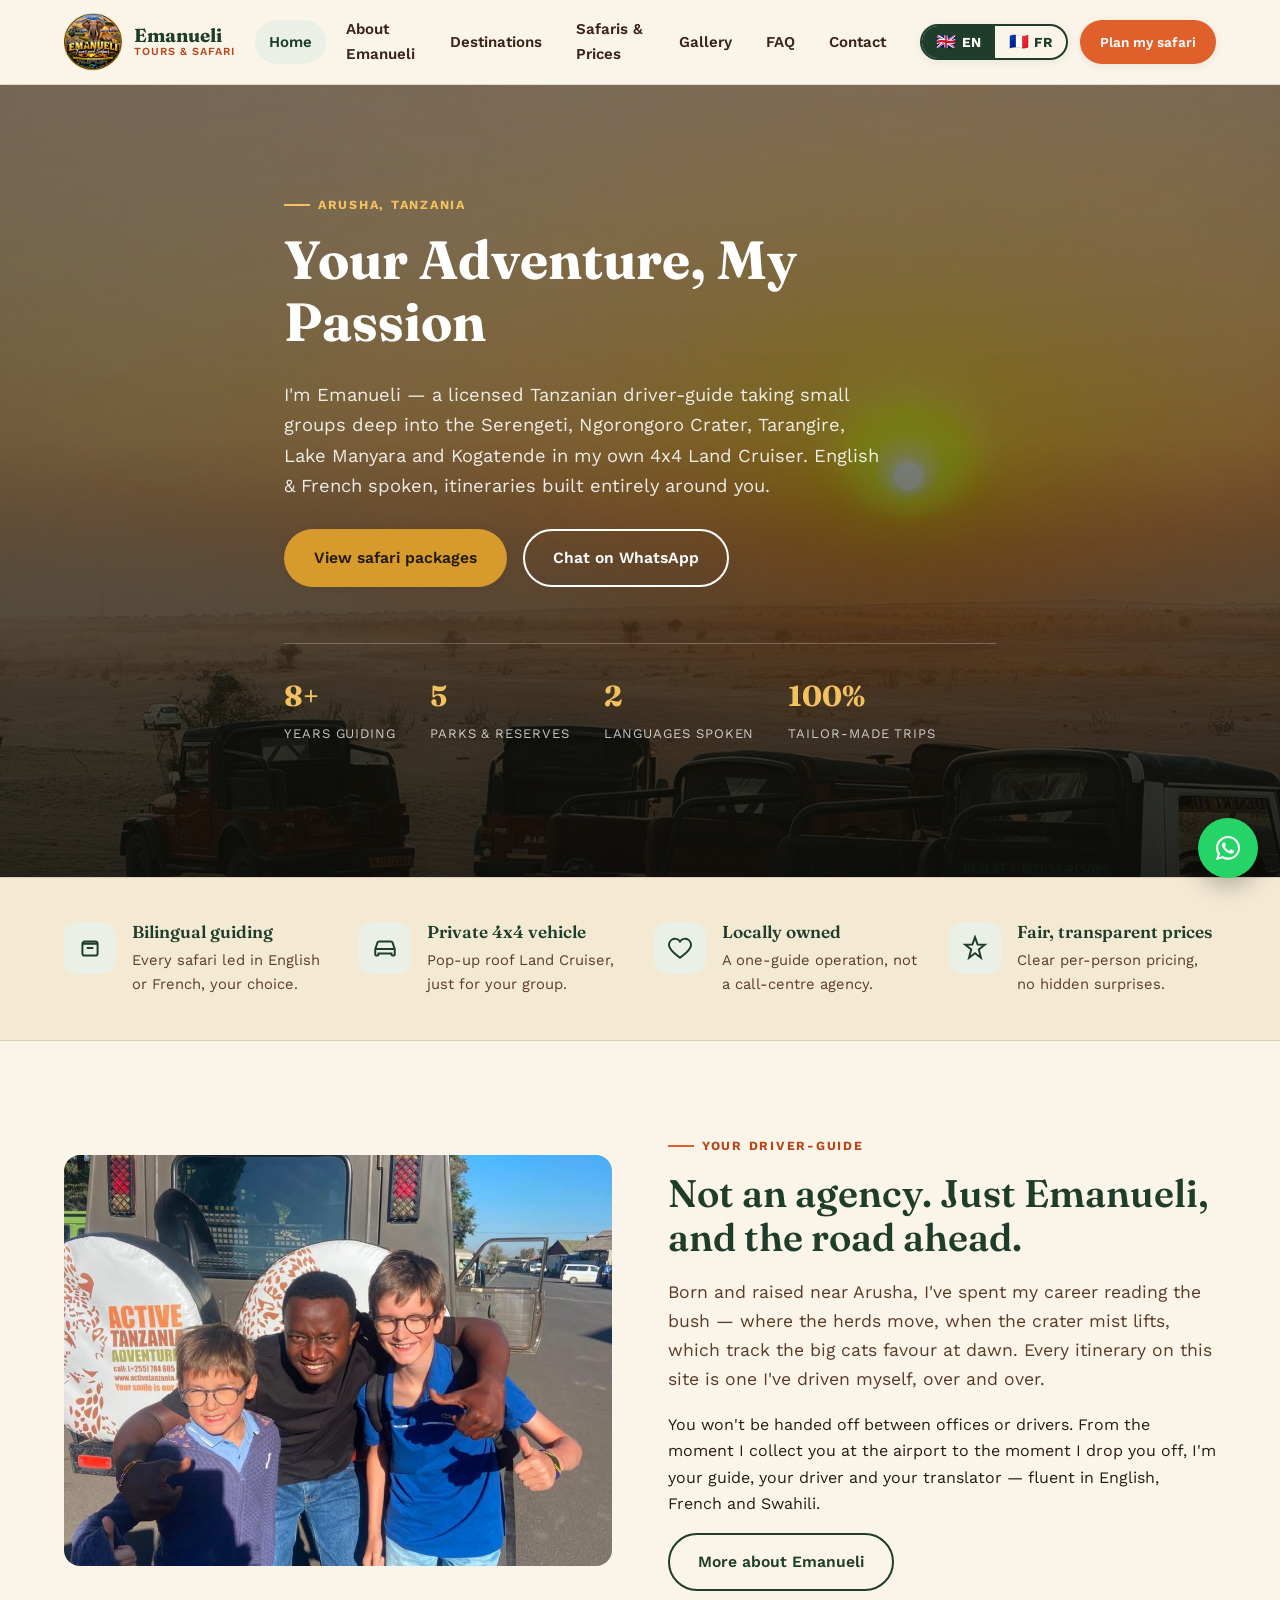
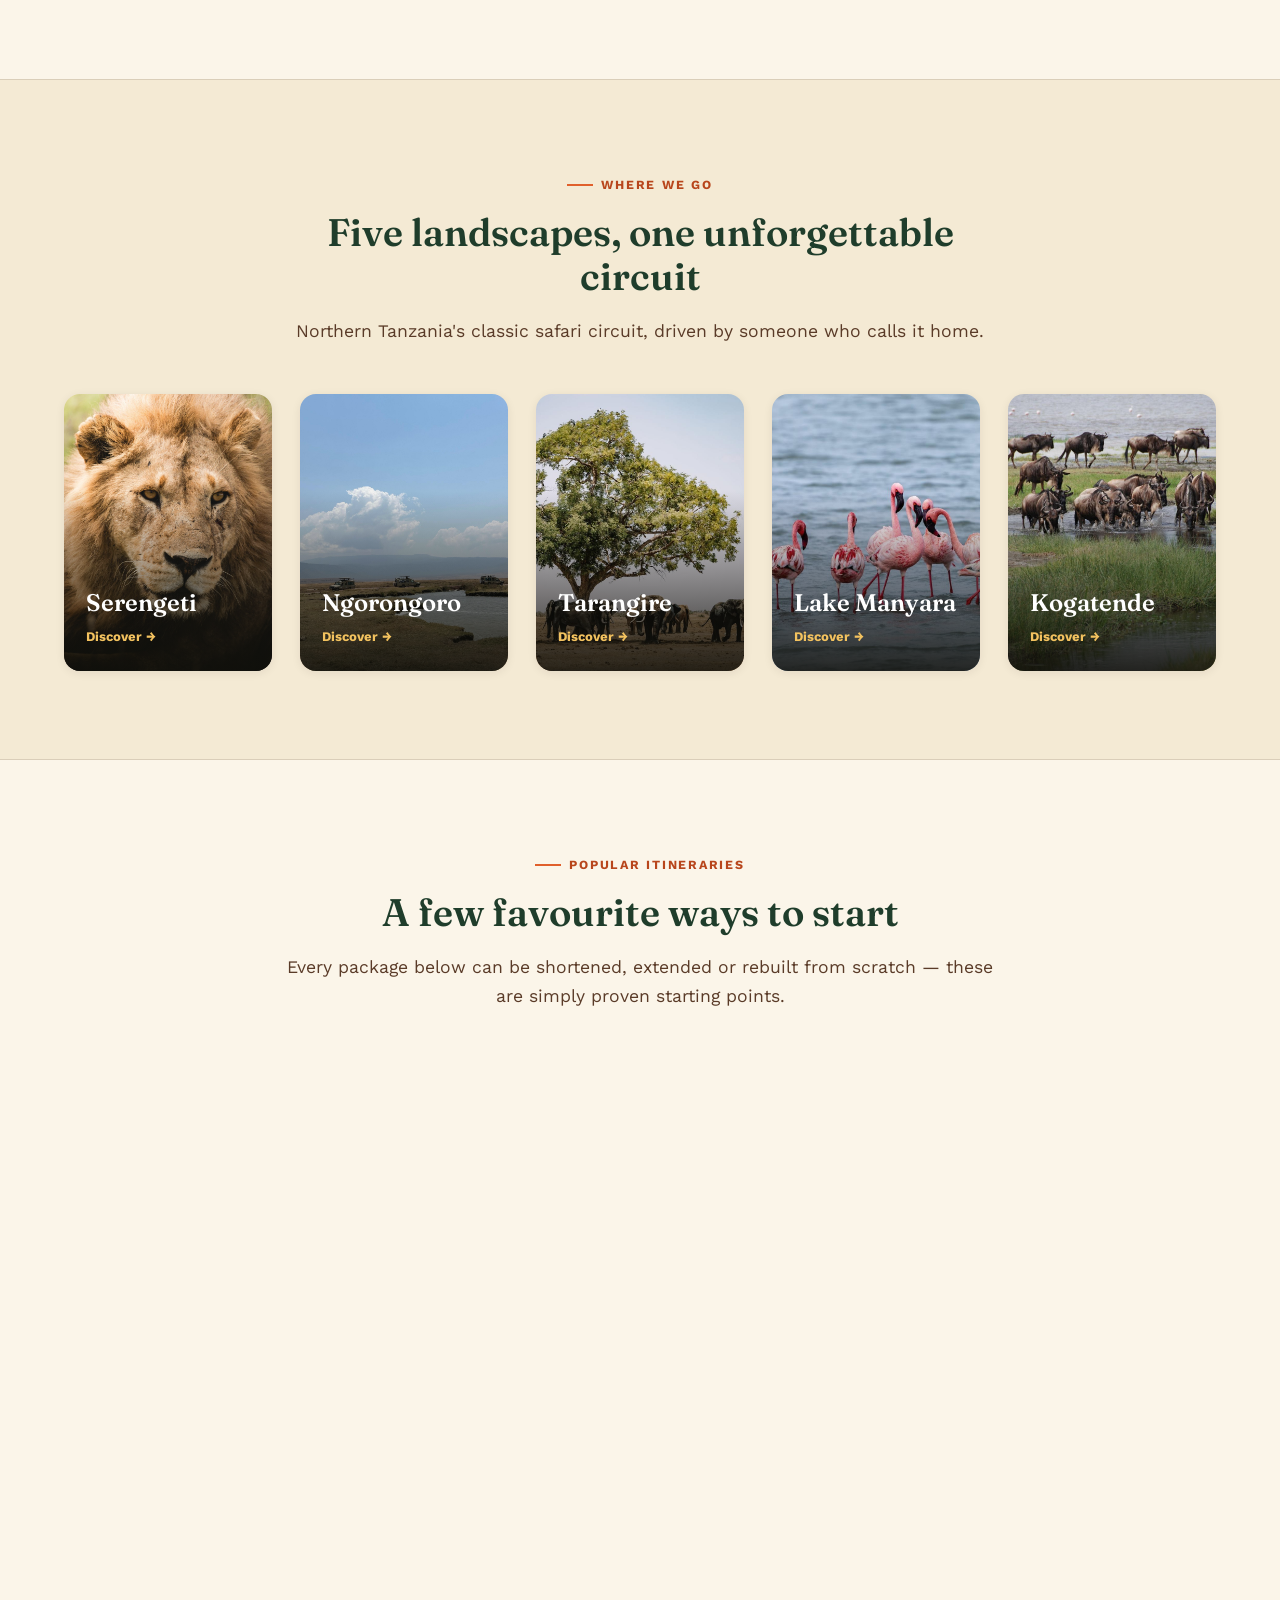
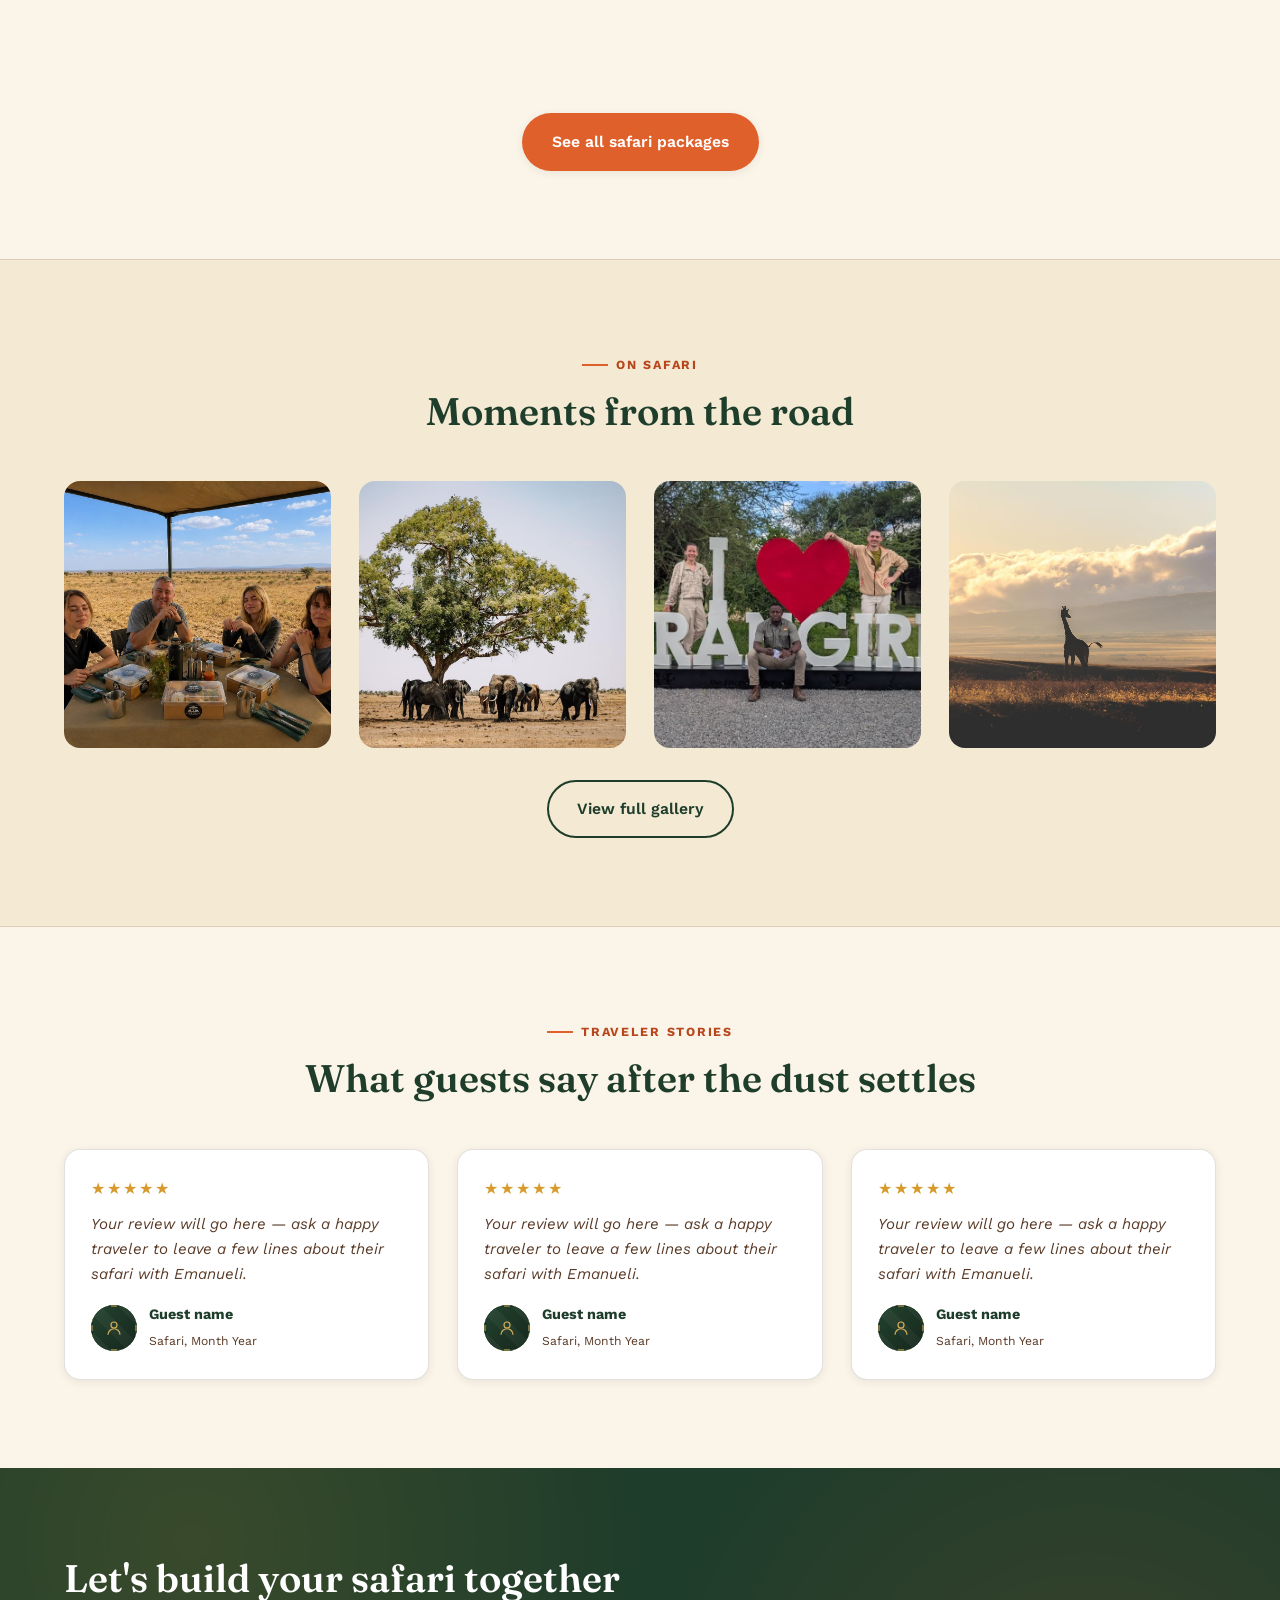
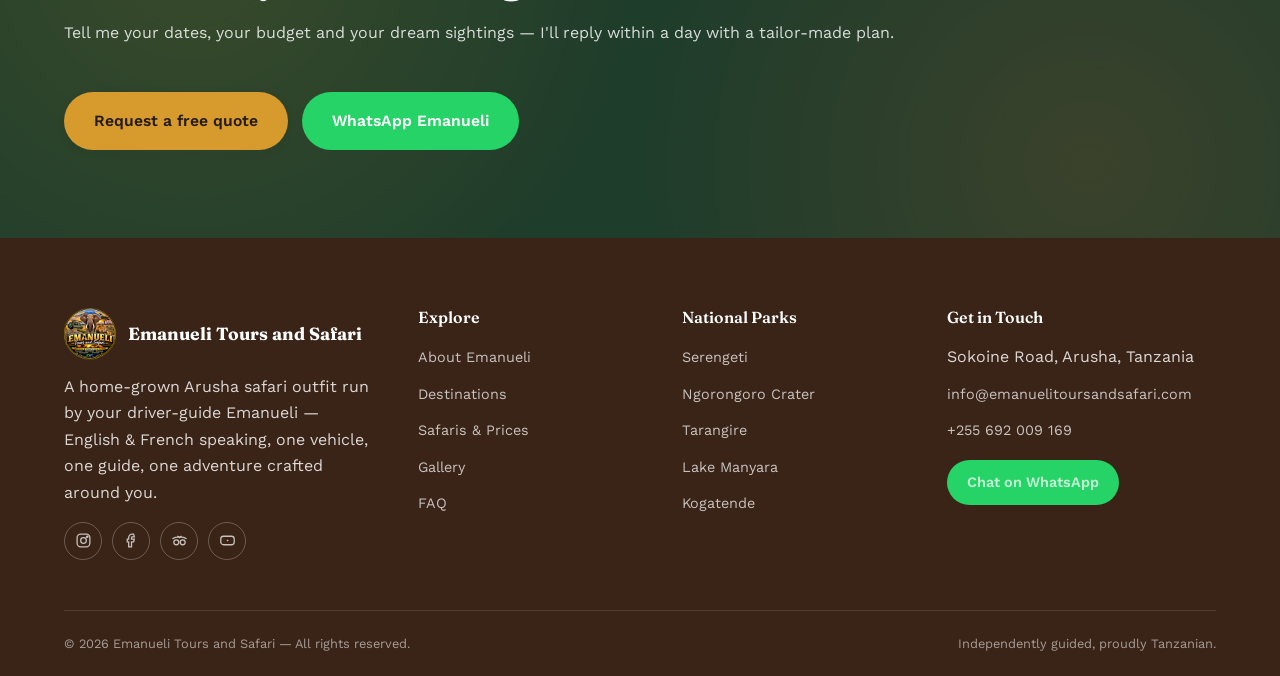
==== commit 6380c6cb: "Fix guide name, mobile header overflow, and polish French copy - Rename Emanuele -> Emanueli through" ====
--- a/index.html
+++ b/index.html
@@ -4,7 +4,7 @@
 <meta charset="UTF-8">
 <meta name="viewport" content="width=device-width, initial-scale=1.0">
 <title>Emanueli Tours and Safari | Tanzania Safari Guide — Serengeti, Ngorongoro &amp; More</title>
-<meta name="description" content="Private, English &amp; French-speaking safari guide based in Arusha, Tanzania. Tailor-made 4x4 game drives to the Serengeti, Ngorongoro Crater, Tarangire, Lake Manyara &amp; Kogatende. Plan your adventure with Emanuele.">
+<meta name="description" content="Private, English &amp; French-speaking safari guide based in Arusha, Tanzania. Tailor-made 4x4 game drives to the Serengeti, Ngorongoro Crater, Tarangire, Lake Manyara &amp; Kogatende. Plan your adventure with Emanueli.">
 <link rel="canonical" href="https://www.emanuelitoursandsafari.com/">
 <meta property="og:type" content="website">
 <meta property="og:site_name" content="Emanueli Tours and Safari">
@@ -41,7 +41,7 @@
     <span class="eyebrow" data-i18n="home.hero.eyebrow">Arusha, Tanzania</span>
     <h1 data-i18n="home.hero.title">Your Adventure, My Passion</h1>
     <p class="lede" data-i18n="home.hero.lede">
-      I'm Emanuele — a licensed Tanzanian driver-guide taking small groups deep into the Serengeti,
+      I'm Emanueli — a licensed Tanzanian driver-guide taking small groups deep into the Serengeti,
       Ngorongoro Crater, Tarangire, Lake Manyara and Kogatende in my own 4x4 Land Cruiser. English
       &amp; French spoken, itineraries built entirely around you.
     </p>
@@ -85,17 +85,17 @@
   <div class="container grid grid-2" style="align-items:center; gap:56px;">
     <div class="reveal">
       <div class="photo-slot photo-slot--ratio-4-3">
-        <img src="assets/images/clients/kids-with-guide-vehicle.jpg" alt="Emanuele with young travelers in front of the safari Land Cruiser">
+        <img src="assets/images/clients/kids-with-guide-vehicle.jpg" alt="Emanueli with young travelers in front of the safari Land Cruiser">
         <div class="photo-slot__placeholder">
           <svg viewBox="0 0 24 24" fill="none" stroke="currentColor" stroke-width="1.6"><circle cx="12" cy="8" r="4"/><path d="M4 21c0-4.4 3.6-8 8-8s8 3.6 8 8"/></svg>
-          <strong>Emanuele portrait</strong>
+          <strong>Emanueli portrait</strong>
           <span>assets/images/clients/kids-with-guide-vehicle.jpg</span>
         </div>
       </div>
     </div>
     <div class="reveal">
       <span class="eyebrow" data-i18n="home.guide.eyebrow">Your driver-guide</span>
-      <h2 data-i18n="home.guide.title">Not an agency. Just Emanuele, and the road ahead.</h2>
+      <h2 data-i18n="home.guide.title">Not an agency. Just Emanueli, and the road ahead.</h2>
       <p class="lede" data-i18n="home.guide.p1">
         Born and raised near Arusha, I've spent my career reading the bush — where the herds move,
         when the crater mist lifts, which track the big cats favour at dawn. Every itinerary on this
@@ -106,7 +106,7 @@
         airport to the moment I drop you off, I'm your guide, your driver and your translator —
         fluent in English, French and Swahili.
       </p>
-      <a href="about.html" class="btn btn-outline" data-i18n="home.guide.cta">More about Emanuele</a>
+      <a href="about.html" class="btn btn-outline" data-i18n="home.guide.cta">More about Emanueli</a>
     </div>
   </div>
 </section>
@@ -211,7 +211,7 @@
     <div class="grid grid-4">
       <div class="photo-slot photo-slot--ratio-1-1 reveal" data-lightbox><img src="assets/images/clients/family-serengeti-picnic.jpg" alt="Family enjoying a bush lunch on the Serengeti plains"><div class="photo-slot__placeholder"><svg viewBox="0 0 24 24" fill="none" stroke="currentColor" stroke-width="1.6"><rect x="3" y="3" width="18" height="18" rx="2"/><circle cx="8.5" cy="8.5" r="1.5"/><path d="M21 15l-5-5L5 21"/></svg><strong>Client photo</strong></div></div>
       <div class="photo-slot photo-slot--ratio-1-1 reveal" data-lightbox><img src="assets/images/wildlife/elephants-tarangire.jpg" alt="Elephants in Tarangire"><div class="photo-slot__placeholder"><svg viewBox="0 0 24 24" fill="none" stroke="currentColor" stroke-width="1.6"><rect x="3" y="3" width="18" height="18" rx="2"/><circle cx="8.5" cy="8.5" r="1.5"/><path d="M21 15l-5-5L5 21"/></svg><strong>Wildlife</strong></div></div>
-      <div class="photo-slot photo-slot--ratio-1-1 reveal" data-lightbox><img src="assets/images/clients/couple-tarangire-sign.jpg" alt="Travelers with Emanuele at the Tarangire park entrance"><div class="photo-slot__placeholder"><svg viewBox="0 0 24 24" fill="none" stroke="currentColor" stroke-width="1.6"><rect x="3" y="3" width="18" height="18" rx="2"/><circle cx="8.5" cy="8.5" r="1.5"/><path d="M21 15l-5-5L5 21"/></svg><strong>Client photo</strong></div></div>
+      <div class="photo-slot photo-slot--ratio-1-1 reveal" data-lightbox><img src="assets/images/clients/couple-tarangire-sign.jpg" alt="Travelers with Emanueli at the Tarangire park entrance"><div class="photo-slot__placeholder"><svg viewBox="0 0 24 24" fill="none" stroke="currentColor" stroke-width="1.6"><rect x="3" y="3" width="18" height="18" rx="2"/><circle cx="8.5" cy="8.5" r="1.5"/><path d="M21 15l-5-5L5 21"/></svg><strong>Client photo</strong></div></div>
       <div class="photo-slot photo-slot--ratio-1-1 reveal" data-lightbox><img src="assets/images/wildlife/giraffe-savanna-sunset.jpg" alt="Giraffe silhouette at sunset"><div class="photo-slot__placeholder"><svg viewBox="0 0 24 24" fill="none" stroke="currentColor" stroke-width="1.6"><rect x="3" y="3" width="18" height="18" rx="2"/><circle cx="8.5" cy="8.5" r="1.5"/><path d="M21 15l-5-5L5 21"/></svg><strong>Wildlife</strong></div></div>
     </div>
     <div class="text-center" style="margin-top:32px;">
@@ -230,7 +230,7 @@
     <div class="grid grid-3">
       <div class="testi-card reveal">
         <div class="testi-card__stars">★★★★★</div>
-        <p class="testi-card__quote" data-i18n="home.testi.slot">Your review will go here — ask a happy traveler to leave a few lines about their safari with Emanuele.</p>
+        <p class="testi-card__quote" data-i18n="home.testi.slot">Your review will go here — ask a happy traveler to leave a few lines about their safari with Emanueli.</p>
         <div class="testi-card__who">
           <div class="photo-slot is-placeholder" style="border-radius:50%;"><div class="photo-slot__placeholder" style="padding:4px;"><svg viewBox="0 0 24 24" fill="none" stroke="currentColor" stroke-width="1.6" style="width:18px;height:18px;"><circle cx="12" cy="8" r="4"/><path d="M4 21c0-4.4 3.6-8 8-8s8 3.6 8 8"/></svg></div></div>
           <div><b data-i18n="home.testi.name">Guest name</b><span data-i18n="home.testi.trip">Safari, Month Year</span></div>
@@ -238,7 +238,7 @@
       </div>
       <div class="testi-card reveal">
         <div class="testi-card__stars">★★★★★</div>
-        <p class="testi-card__quote" data-i18n="home.testi.slot">Your review will go here — ask a happy traveler to leave a few lines about their safari with Emanuele.</p>
+        <p class="testi-card__quote" data-i18n="home.testi.slot">Your review will go here — ask a happy traveler to leave a few lines about their safari with Emanueli.</p>
         <div class="testi-card__who">
           <div class="photo-slot is-placeholder" style="border-radius:50%;"><div class="photo-slot__placeholder" style="padding:4px;"><svg viewBox="0 0 24 24" fill="none" stroke="currentColor" stroke-width="1.6" style="width:18px;height:18px;"><circle cx="12" cy="8" r="4"/><path d="M4 21c0-4.4 3.6-8 8-8s8 3.6 8 8"/></svg></div></div>
           <div><b data-i18n="home.testi.name">Guest name</b><span data-i18n="home.testi.trip">Safari, Month Year</span></div>
@@ -246,7 +246,7 @@
       </div>
       <div class="testi-card reveal">
         <div class="testi-card__stars">★★★★★</div>
-        <p class="testi-card__quote" data-i18n="home.testi.slot">Your review will go here — ask a happy traveler to leave a few lines about their safari with Emanuele.</p>
+        <p class="testi-card__quote" data-i18n="home.testi.slot">Your review will go here — ask a happy traveler to leave a few lines about their safari with Emanueli.</p>
         <div class="testi-card__who">
           <div class="photo-slot is-placeholder" style="border-radius:50%;"><div class="photo-slot__placeholder" style="padding:4px;"><svg viewBox="0 0 24 24" fill="none" stroke="currentColor" stroke-width="1.6" style="width:18px;height:18px;"><circle cx="12" cy="8" r="4"/><path d="M4 21c0-4.4 3.6-8 8-8s8 3.6 8 8"/></svg></div></div>
           <div><b data-i18n="home.testi.name">Guest name</b><span data-i18n="home.testi.trip">Safari, Month Year</span></div>
@@ -265,7 +265,7 @@
     </div>
     <div class="cta-row__actions">
       <a href="contact.html" class="btn btn-gold" data-i18n="home.cta.btn1">Request a free quote</a>
-      <a href="#" class="btn btn-whatsapp" data-wa data-i18n="home.cta.btn2">WhatsApp Emanuele</a>
+      <a href="#" class="btn btn-whatsapp" data-wa data-i18n="home.cta.btn2">WhatsApp Emanueli</a>
     </div>
   </div>
 </section>
--- a/css/style.css
+++ b/css/style.css
@@ -36,7 +36,7 @@
 }
 
 *, *::before, *::after{ box-sizing: border-box; }
-html{ scroll-behavior: smooth; scroll-padding-top: 100px; }
+html{ scroll-behavior: smooth; scroll-padding-top: 100px; overflow-x: hidden; width: 100%; }
 body{
   margin:0;
   font-family: var(--font-body);
@@ -119,14 +119,22 @@
   border-radius: 999px; transition: all .18s ease; position:relative;
 }
 .nav a:hover, .nav a.active{ color: var(--color-green); background: var(--color-green-pale); }
+.nav__cta{ display:none; }
 
 .header__actions{ display:flex; align-items:center; gap:12px; }
-.lang-switch{ display:flex; border:2px solid var(--color-green); border-radius:999px; overflow:hidden; }
+.lang-switch{
+  display:flex; border:2px solid var(--color-green); border-radius:999px; overflow:hidden;
+  box-shadow: var(--shadow-sm); flex-shrink:0;
+}
 .lang-switch button{
-  border:0; background:transparent; padding:7px 13px; font-weight:700; font-size:.8rem;
-  cursor:pointer; color: var(--color-green); font-family: var(--font-body);
-}
+  display:flex; align-items:center; gap:5px; border:0; background:transparent; padding:8px 14px;
+  font-weight:700; font-size:.86rem; letter-spacing:.02em;
+  cursor:pointer; color: var(--color-green); font-family: var(--font-body); transition: background .15s ease;
+}
+.lang-switch button:hover{ background: var(--color-green-pale); }
 .lang-switch button.active{ background: var(--color-green); color:#fff; }
+.lang-switch button.active:hover{ background: var(--color-green); }
+.lang-switch__flag{ font-size:1rem; line-height:1; }
 
 .nav-toggle{
   display:none; flex-direction:column; gap:5px; background:none; border:0; cursor:pointer; padding:8px;
@@ -141,8 +149,20 @@
   }
   .nav.is-open{ transform: translateX(0); }
   .nav a{ padding: 16px 12px; font-size:1.05rem; border-bottom:1px solid var(--color-line); border-radius:0; }
-  .nav-toggle{ display:flex; }
+  .nav-toggle{ display:flex; flex-shrink:0; }
+  .header__actions{ gap:8px; }
   .header__actions .lang-switch{ order:2; }
+  .header__actions .btn-primary{ display:none; }
+  .nav__cta{ display:inline-flex; margin:6px 12px 16px; justify-content:center; }
+}
+@media (max-width: 560px){
+  .container{ padding: 0 16px; }
+  .header__bar{ gap:8px; }
+  .brand{ gap:8px; }
+  .brand img{ height:42px; width:42px; }
+  .brand__name{ font-size:1rem; }
+  .brand__tag{ font-size:.58rem; letter-spacing:.06em; }
+  .lang-switch button{ padding:6px 10px; font-size:.76rem; }
 }
 .nav-toggle.is-active span:nth-child(1){ transform: translateY(7px) rotate(45deg); }
 .nav-toggle.is-active span:nth-child(2){ opacity:0; }
@@ -326,7 +346,7 @@
 }
 .tour__tab.active{ color: var(--color-green); border-color: var(--color-sunset); }
 .tour__panel{ display:none; }
-.tour__panel.active{ display:block; }
+.tour__panel.active{ display:block; overflow-x:auto; -webkit-overflow-scrolling:touch; }
 
 .itinerary{ display:flex; flex-direction:column; gap:16px; }
 .itinerary__day{ display:flex; gap:18px; }
